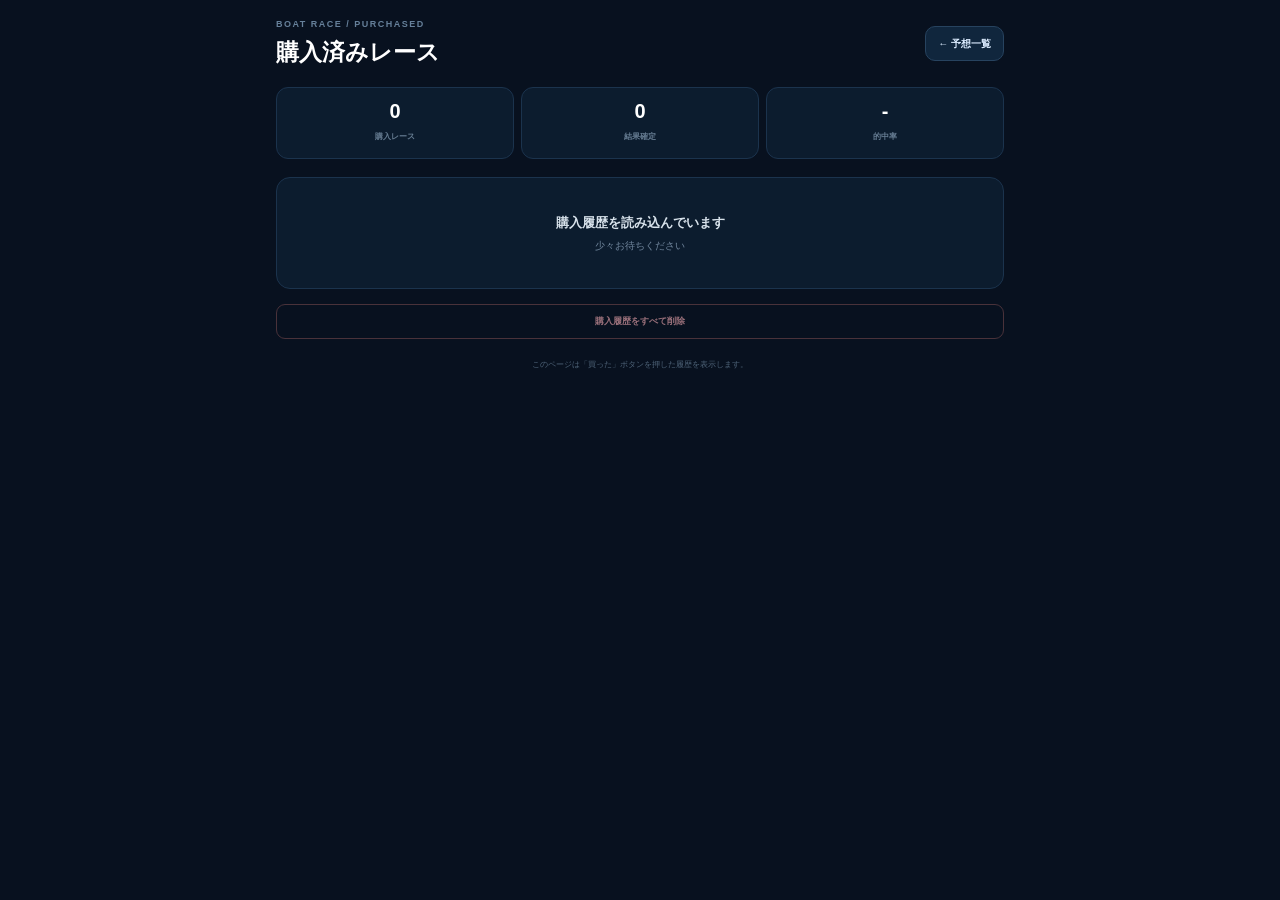
==== purchased.html @ 323bfc44 "Create purchased.html" ====
<!doctype html>
<html lang="ja">

<head>
  <meta charset="utf-8">

  <meta
    name="viewport"
    content="width=device-width,initial-scale=1,viewport-fit=cover"
  >

  <meta
    name="theme-color"
    content="#08111f"
  >

  <title>購入済み - 予想屋サイバーはっちゃん</title>

  <style>

    * {
      box-sizing: border-box;
    }

    html {
      background: #08111f;
    }

    body {
      margin: 0;
      background: #08111f;
      color: #e8eef5;
      font-family:
        -apple-system,
        BlinkMacSystemFont,
        "Hiragino Kaku Gothic ProN",
        "Yu Gothic",
        Meiryo,
        sans-serif;
      line-height: 1.5;
    }

    .app {
      width: 100%;
      max-width: 760px;
      margin: 0 auto;
      padding: 18px 16px 40px;
    }

    .topbar {
      display: flex;
      justify-content: space-between;
      align-items: center;
      gap: 10px;
      margin-bottom: 18px;
    }

    .eyebrow {
      margin-bottom: 3px;
      color: #66809a;
      font-size: 9px;
      font-weight: 800;
      letter-spacing: 1.5px;
    }

    h1 {
      margin: 0;
      color: #ffffff;
      font-size: 23px;
      font-weight: 900;
    }

    .back {
      padding: 9px 12px;
      border: 1px solid #27435f;
      border-radius: 10px;
      background: #10263d;
      color: #dcecff;
      text-decoration: none;
      font-size: 10px;
      font-weight: 800;
      white-space: nowrap;
    }

    .summary {
      display: grid;
      grid-template-columns: repeat(3, 1fr);
      gap: 7px;
      margin-bottom: 18px;
    }

    .summary-box {
      padding: 12px 8px;
      border: 1px solid #1b334d;
      border-radius: 12px;
      background: #0c1c2e;
      text-align: center;
    }

    .summary-box b {
      display: block;
      color: #ffffff;
      font-size: 20px;
      line-height: 1.1;
    }

    .summary-box span {
      color: #687e94;
      font-size: 8px;
      font-weight: 800;
    }

    .purchase-card {
      padding: 14px;
      margin-bottom: 11px;
      border: 1px solid #1b334d;
      border-radius: 14px;
      background: #0c1c2e;
    }

    .purchase-card.hit {
      border-color: #386b4e;
    }

    .purchase-card.miss {
      border-color: #53333b;
    }

    .card-top {
      display: flex;
      justify-content: space-between;
      align-items: flex-start;
      gap: 10px;
    }

    .race-name {
      color: #ffffff;
      font-size: 17px;
      font-weight: 900;
    }

    .race-sub {
      margin-top: 2px;
      color: #71869b;
      font-size: 9px;
    }

    .result-badge {
      flex: 0 0 auto;
      padding: 5px 8px;
      border-radius: 7px;
      background: #182b3d;
      color: #91a5b8;
      font-size: 9px;
      font-weight: 900;
    }

    .result-badge.hit {
      background: #173c2a;
      color: #91ddb0;
    }

    .result-badge.miss {
      background: #3b2028;
      color: #e29ba8;
    }

    .details {
      display: grid;
      grid-template-columns: 1fr 1fr;
      gap: 7px;
      margin-top: 11px;
    }

    .detail {
      padding: 8px;
      border-radius: 8px;
      background: #091725;
    }

    .detail span {
      display: block;
      margin-bottom: 1px;
      color: #5f758b;
      font-size: 8px;
    }

    .detail b {
      color: #b9c8d6;
      font-size: 10px;
      overflow-wrap: anywhere;
    }

    .bets {
      margin-top: 10px;
      padding-top: 10px;
      border-top: 1px solid #172d43;
    }

    .bets-label {
      margin-bottom: 6px;
      color: #647b91;
      font-size: 8px;
      font-weight: 800;
    }

    .bet-list {
      display: flex;
      flex-wrap: wrap;
      gap: 6px;
    }

    .bet {
      padding: 6px 9px;
      border: 1px solid #244c6e;
      border-radius: 7px;
      background: #123552;
      color: #ffffff;
      font-size: 12px;
      font-weight: 900;
    }

    .actual-result {
      margin-top: 9px;
      padding: 8px;
      border-radius: 8px;
      background: #101f2e;
      color: #aabaca;
      font-size: 9px;
    }

    .delete-area {
      display: flex;
      justify-content: flex-end;
      margin-top: 9px;
    }

    .delete-button {
      padding: 6px 9px;
      border: 1px solid #49323a;
      border-radius: 7px;
      background: transparent;
      color: #9b717b;
      font-size: 8px;
      font-weight: 800;
      cursor: pointer;
    }

    .empty {
      padding: 35px 15px;
      border: 1px solid #1b334d;
      border-radius: 14px;
      background: #0c1c2e;
      text-align: center;
    }

    .empty-title {
      color: #d8e2eb;
      font-size: 13px;
      font-weight: 900;
    }

    .empty-text {
      margin-top: 5px;
      color: #71869d;
      font-size: 10px;
    }

    .clear-all {
      display: block;
      width: 100%;
      padding: 10px;
      margin-top: 15px;
      border: 1px solid #49323a;
      border-radius: 9px;
      background: transparent;
      color: #9b717b;
      font-size: 9px;
      font-weight: 800;
      cursor: pointer;
    }

    footer {
      padding-top: 20px;
      color: #4f6479;
      font-size: 8px;
      text-align: center;
    }

    @media (max-width: 600px) {

      .app {
        padding: 15px 13px 35px;
      }

      h1 {
        font-size: 20px;
      }

      .summary-box b {
        font-size: 18px;
      }

    }

  </style>
</head>


<body>

  <main class="app">

    <header class="topbar">

      <div>

        <div class="eyebrow">
          BOAT RACE / PURCHASED
        </div>

        <h1>
          購入済みレース
        </h1>

      </div>

      <a
        href="index.html"
        class="back"
      >
        ← 予想一覧
      </a>

    </header>


    <section class="summary">

      <div class="summary-box">
        <b id="total-count">0</b>
        <span>購入レース</span>
      </div>

      <div class="summary-box">
        <b id="settled-count">0</b>
        <span>結果確定</span>
      </div>

      <div class="summary-box">
        <b id="hit-rate">-</b>
        <span>的中率</span>
      </div>

    </section>


    <section id="purchase-list">

      <div class="empty">

        <div class="empty-title">
          購入履歴を読み込んでいます
        </div>

        <div class="empty-text">
          少々お待ちください
        </div>

      </div>

    </section>


    <button
      id="clear-all"
      class="clear-all"
      type="button"
    >
      購入履歴をすべて削除
    </button>


    <footer>
      このページは「買った」ボタンを押した履歴を表示します。
    </footer>

  </main>


  <script src="app.js?v=20260902-2"></script>

</body>

</html>
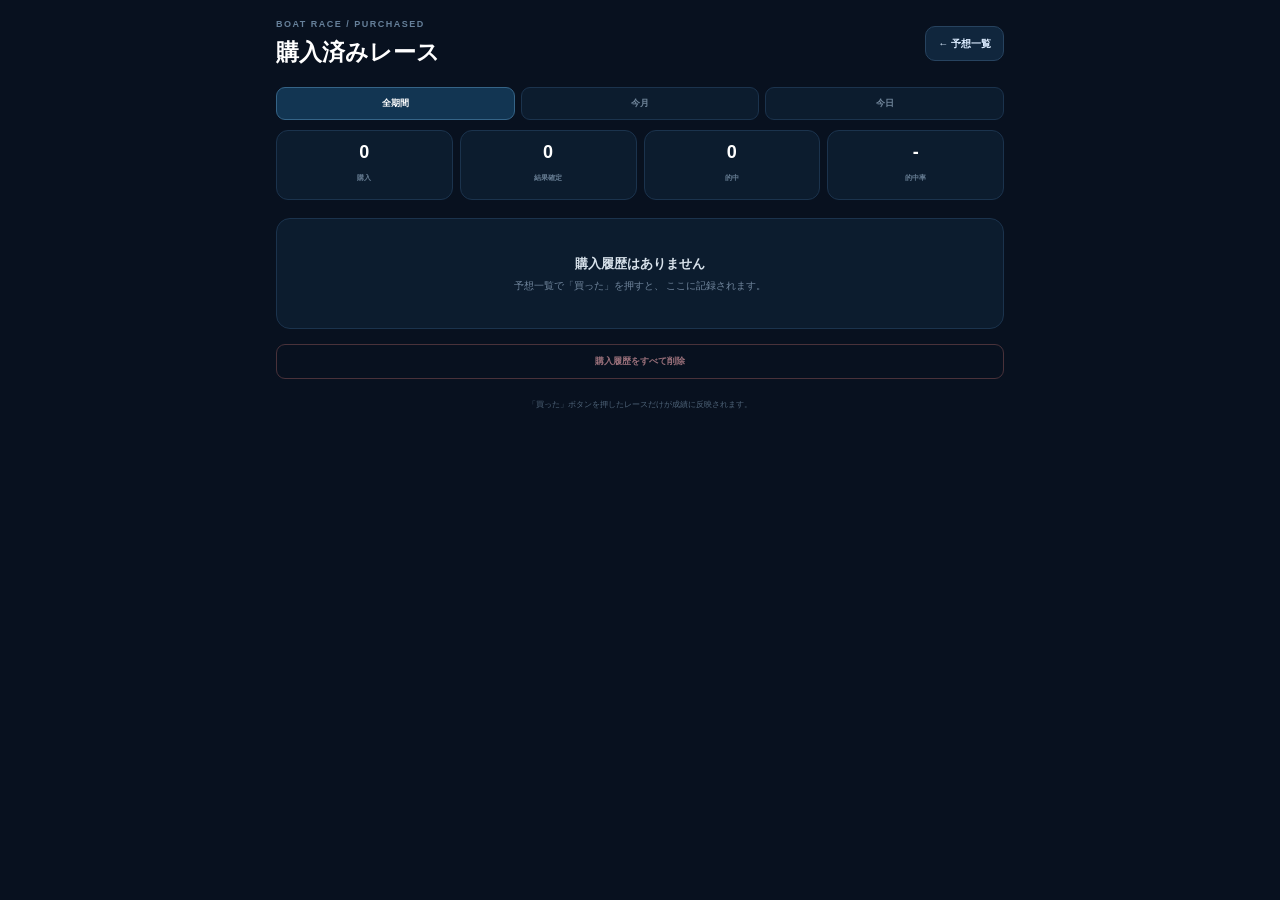
==== commit df287ec1: "Update purchased.html" ====
--- a/purchased.html
+++ b/purchased.html
@@ -82,15 +82,39 @@
       white-space: nowrap;
     }
 
+    .period-tabs {
+      display: grid;
+      grid-template-columns: repeat(3, 1fr);
+      gap: 6px;
+      margin-bottom: 10px;
+    }
+
+    .period-tab {
+      padding: 9px 5px;
+      border: 1px solid #1b334d;
+      border-radius: 9px;
+      background: #0c1c2e;
+      color: #71869b;
+      font-size: 9px;
+      font-weight: 900;
+      cursor: pointer;
+    }
+
+    .period-tab.active {
+      border-color: #356487;
+      background: #123552;
+      color: #ffffff;
+    }
+
     .summary {
       display: grid;
-      grid-template-columns: repeat(3, 1fr);
+      grid-template-columns: repeat(4, 1fr);
       gap: 7px;
       margin-bottom: 18px;
     }
 
     .summary-box {
-      padding: 12px 8px;
+      padding: 12px 5px;
       border: 1px solid #1b334d;
       border-radius: 12px;
       background: #0c1c2e;
@@ -100,13 +124,13 @@
     .summary-box b {
       display: block;
       color: #ffffff;
-      font-size: 20px;
+      font-size: 18px;
       line-height: 1.1;
     }
 
     .summary-box span {
       color: #687e94;
-      font-size: 8px;
+      font-size: 7px;
       font-weight: 800;
     }
 
@@ -227,6 +251,26 @@
       background: #101f2e;
       color: #aabaca;
       font-size: 9px;
+    }
+
+    .empty {
+      padding: 35px 15px;
+      border: 1px solid #1b334d;
+      border-radius: 14px;
+      background: #0c1c2e;
+      text-align: center;
+    }
+
+    .empty-title {
+      color: #d8e2eb;
+      font-size: 13px;
+      font-weight: 900;
+    }
+
+    .empty-text {
+      margin-top: 5px;
+      color: #71869d;
+      font-size: 10px;
     }
 
     .delete-area {
@@ -244,26 +288,6 @@
       font-size: 8px;
       font-weight: 800;
       cursor: pointer;
-    }
-
-    .empty {
-      padding: 35px 15px;
-      border: 1px solid #1b334d;
-      border-radius: 14px;
-      background: #0c1c2e;
-      text-align: center;
-    }
-
-    .empty-title {
-      color: #d8e2eb;
-      font-size: 13px;
-      font-weight: 900;
-    }
-
-    .empty-text {
-      margin-top: 5px;
-      color: #71869d;
-      font-size: 10px;
     }
 
     .clear-all {
@@ -298,14 +322,13 @@
       }
 
       .summary-box b {
-        font-size: 18px;
+        font-size: 17px;
       }
 
     }
 
   </style>
 </head>
-
 
 <body>
 
@@ -334,12 +357,36 @@
 
     </header>
 
+    <div class="period-tabs">
+
+      <button
+        class="period-tab active"
+        data-period="all"
+      >
+        全期間
+      </button>
+
+      <button
+        class="period-tab"
+        data-period="month"
+      >
+        今月
+      </button>
+
+      <button
+        class="period-tab"
+        data-period="today"
+      >
+        今日
+      </button>
+
+    </div>
 
     <section class="summary">
 
       <div class="summary-box">
         <b id="total-count">0</b>
-        <span>購入レース</span>
+        <span>購入</span>
       </div>
 
       <div class="summary-box">
@@ -348,13 +395,17 @@
       </div>
 
       <div class="summary-box">
+        <b id="hit-count">0</b>
+        <span>的中</span>
+      </div>
+
+      <div class="summary-box">
         <b id="hit-rate">-</b>
         <span>的中率</span>
       </div>
 
     </section>
 
-
     <section id="purchase-list">
 
       <div class="empty">
@@ -370,7 +421,6 @@
       </div>
 
     </section>
-
 
     <button
       id="clear-all"
@@ -380,15 +430,504 @@
       購入履歴をすべて削除
     </button>
 
-
     <footer>
-      このページは「買った」ボタンを押した履歴を表示します。
+      「買った」ボタンを押したレースだけが成績に反映されます。
     </footer>
 
   </main>
 
-
-  <script src="app.js?v=20260902-2"></script>
+  <script>
+
+    const PURCHASED_KEY =
+      "cyber-hacchan-purchased-v2";
+
+    let selectedPeriod = "all";
+
+    function getPurchasedPageData() {
+      try {
+        return JSON.parse(
+          localStorage.getItem(
+            PURCHASED_KEY
+          ) || "{}"
+        );
+      } catch {
+        return {};
+      }
+    }
+
+    function escapePageHtml(value) {
+      return String(value ?? "")
+        .replaceAll("&", "&amp;")
+        .replaceAll("<", "&lt;")
+        .replaceAll(">", "&gt;")
+        .replaceAll('"', "&quot;")
+        .replaceAll("'", "&#039;");
+    }
+
+    function getRaceDate(item) {
+      if (item.date) {
+        return String(item.date).slice(0, 10);
+      }
+
+      if (item.cutoff) {
+        return String(item.cutoff)
+          .replace(" ", "T")
+          .slice(0, 10);
+      }
+
+      if (item.purchasedAt) {
+        return new Date(
+          item.purchasedAt
+        )
+          .toLocaleDateString(
+            "sv-SE",
+            {
+              timeZone: "Asia/Tokyo"
+            }
+          );
+      }
+
+      return "";
+    }
+
+    function isToday(item) {
+      const today =
+        new Date()
+          .toLocaleDateString(
+            "sv-SE",
+            {
+              timeZone: "Asia/Tokyo"
+            }
+          );
+
+      return (
+        getRaceDate(item) ===
+        today
+      );
+    }
+
+    function isThisMonth(item) {
+      const today =
+        new Date()
+          .toLocaleDateString(
+            "sv-SE",
+            {
+              timeZone: "Asia/Tokyo"
+            }
+          );
+
+      return (
+        getRaceDate(item).slice(0, 7) ===
+        today.slice(0, 7)
+      );
+    }
+
+    function filterItems(items) {
+      if (selectedPeriod === "today") {
+        return items.filter(
+          isToday
+        );
+      }
+
+      if (selectedPeriod === "month") {
+        return items.filter(
+          isThisMonth
+        );
+      }
+
+      return items;
+    }
+
+    function renderSummary(items) {
+      const total =
+        items.length;
+
+      const settled =
+        items.filter(
+          (item) =>
+            Array.isArray(
+              item.result
+            ) &&
+            item.result.length >= 3 &&
+            typeof item.hit ===
+              "boolean"
+        ).length;
+
+      const hits =
+        items.filter(
+          (item) =>
+            item.hit === true
+        ).length;
+
+      const rate =
+        settled > 0
+          ? `${(
+              (hits / settled) *
+              100
+            ).toFixed(1)}%`
+          : "-";
+
+      document.getElementById(
+        "total-count"
+      ).textContent = total;
+
+      document.getElementById(
+        "settled-count"
+      ).textContent = settled;
+
+      document.getElementById(
+        "hit-count"
+      ).textContent = hits;
+
+      document.getElementById(
+        "hit-rate"
+      ).textContent = rate;
+    }
+
+    function renderPurchase(item) {
+      const resultReady =
+        Array.isArray(
+          item.result
+        ) &&
+        item.result.length >= 3 &&
+        typeof item.hit ===
+          "boolean";
+
+      const cardClass =
+        resultReady
+          ? item.hit
+            ? "hit"
+            : "miss"
+          : "";
+
+      const badgeClass =
+        resultReady
+          ? item.hit
+            ? "hit"
+            : "miss"
+          : "";
+
+      const badgeText =
+        resultReady
+          ? item.hit
+            ? "的中"
+            : "外れ"
+          : "結果待ち";
+
+      const resultText =
+        resultReady
+          ? item.result.join(" - ")
+          : "まだ結果が確定していません";
+
+      const bets =
+        Array.isArray(item.bets)
+          ? item.bets
+          : [];
+
+      const betsHtml =
+        bets
+          .map(
+            (bet) => `
+              <div class="bet">
+                ${escapePageHtml(
+                  bet
+                )}
+              </div>
+            `
+          )
+          .join("");
+
+      return `
+        <article
+          class="purchase-card ${cardClass}"
+        >
+
+          <div class="card-top">
+
+            <div>
+
+              <div class="race-name">
+                ${escapePageHtml(
+                  item.stadiumName ||
+                  ""
+                )}
+                ${item.raceNo || ""}R
+              </div>
+
+              <div class="race-sub">
+                ${escapePageHtml(
+                  item.grade ||
+                  ""
+                )}
+                ${
+                  item.title
+                    ? ` / ${escapePageHtml(
+                        item.title
+                      )}`
+                    : ""
+                }
+              </div>
+
+            </div>
+
+            <div
+              class="result-badge ${badgeClass}"
+            >
+              ${badgeText}
+            </div>
+
+          </div>
+
+          <div class="details">
+
+            <div class="detail">
+              <span>本命</span>
+              <b>
+                ${item.mainNo || "-"}号艇
+                ${
+                  item.mainName
+                    ? escapePageHtml(
+                        item.mainName
+                      )
+                    : ""
+                }
+              </b>
+            </div>
+
+            <div class="detail">
+              <span>自信度</span>
+              <b>
+                ${item.confidence || "-"}
+              </b>
+            </div>
+
+            <div class="detail">
+              <span>購入日</span>
+              <b>
+                ${getRaceDate(item) || "-"}
+              </b>
+            </div>
+
+            <div class="detail">
+              <span>買い目点数</span>
+              <b>
+                ${bets.length}点
+              </b>
+            </div>
+
+          </div>
+
+          <div class="bets">
+
+            <div class="bets-label">
+              推奨買い目
+            </div>
+
+            <div class="bet-list">
+              ${betsHtml}
+            </div>
+
+          </div>
+
+          <div class="actual-result">
+            ${
+              resultReady
+                ? `実際の結果：<b>${escapePageHtml(
+                    resultText
+                  )}</b>`
+                : resultText
+            }
+          </div>
+
+          <div class="delete-area">
+
+            <button
+              class="delete-button"
+              data-delete="${
+                item.key
+              }"
+              type="button"
+            >
+              この履歴を削除
+            </button>
+
+          </div>
+
+        </article>
+      `;
+    }
+
+    function renderPurchasedPage() {
+      const data =
+        getPurchasedPageData();
+
+      const items =
+        Object.values(data)
+          .sort(
+            (a, b) =>
+              safeTime(b.purchasedAt) -
+              safeTime(a.purchasedAt)
+          );
+
+      const filtered =
+        filterItems(items);
+
+      renderSummary(
+        filtered
+      );
+
+      const list =
+        document.getElementById(
+          "purchase-list"
+        );
+
+      if (!filtered.length) {
+
+        list.innerHTML = `
+          <div class="empty">
+
+            <div class="empty-title">
+              購入履歴はありません
+            </div>
+
+            <div class="empty-text">
+              予想一覧で「買った」を押すと、
+              ここに記録されます。
+            </div>
+
+          </div>
+        `;
+
+      } else {
+
+        list.innerHTML =
+          filtered
+            .map(
+              renderPurchase
+            )
+            .join("");
+
+      }
+
+      bindDeleteButtons();
+    }
+
+    function safeTime(value) {
+      const n =
+        Number(value);
+
+      return Number.isFinite(n)
+        ? n
+        : 0;
+    }
+
+    function bindDeleteButtons() {
+      document
+        .querySelectorAll(
+          "[data-delete]"
+        )
+        .forEach(
+          (button) => {
+
+            button.addEventListener(
+              "click",
+              () => {
+
+                const key =
+                  button.dataset.delete;
+
+                const data =
+                  getPurchasedPageData();
+
+                delete data[key];
+
+                localStorage.setItem(
+                  PURCHASED_KEY,
+                  JSON.stringify(
+                    data
+                  )
+                );
+
+                renderPurchasedPage();
+              }
+            );
+
+          }
+        );
+    }
+
+    document
+      .querySelectorAll(
+        ".period-tab"
+      )
+      .forEach(
+        (button) => {
+
+          button.addEventListener(
+            "click",
+            () => {
+
+              selectedPeriod =
+                button.dataset.period;
+
+              document
+                .querySelectorAll(
+                  ".period-tab"
+                )
+                .forEach(
+                  (b) =>
+                    b.classList.toggle(
+                      "active",
+                      b === button
+                    )
+                );
+
+              renderPurchasedPage();
+            }
+          );
+
+        }
+      );
+
+    document
+      .getElementById(
+        "clear-all"
+      )
+      .addEventListener(
+        "click",
+        () => {
+
+          const data =
+            getPurchasedPageData();
+
+          if (
+            !Object.keys(data)
+              .length
+          ) {
+            return;
+          }
+
+          if (
+            !confirm(
+              "購入履歴をすべて削除しますか？"
+            )
+          ) {
+            return;
+          }
+
+          localStorage.removeItem(
+            PURCHASED_KEY
+          );
+
+          renderPurchasedPage();
+        }
+      );
+
+    renderPurchasedPage();
+
+  </script>
+
+  <script src="app.js?v=20260902-4"></script>
 
 </body>
 
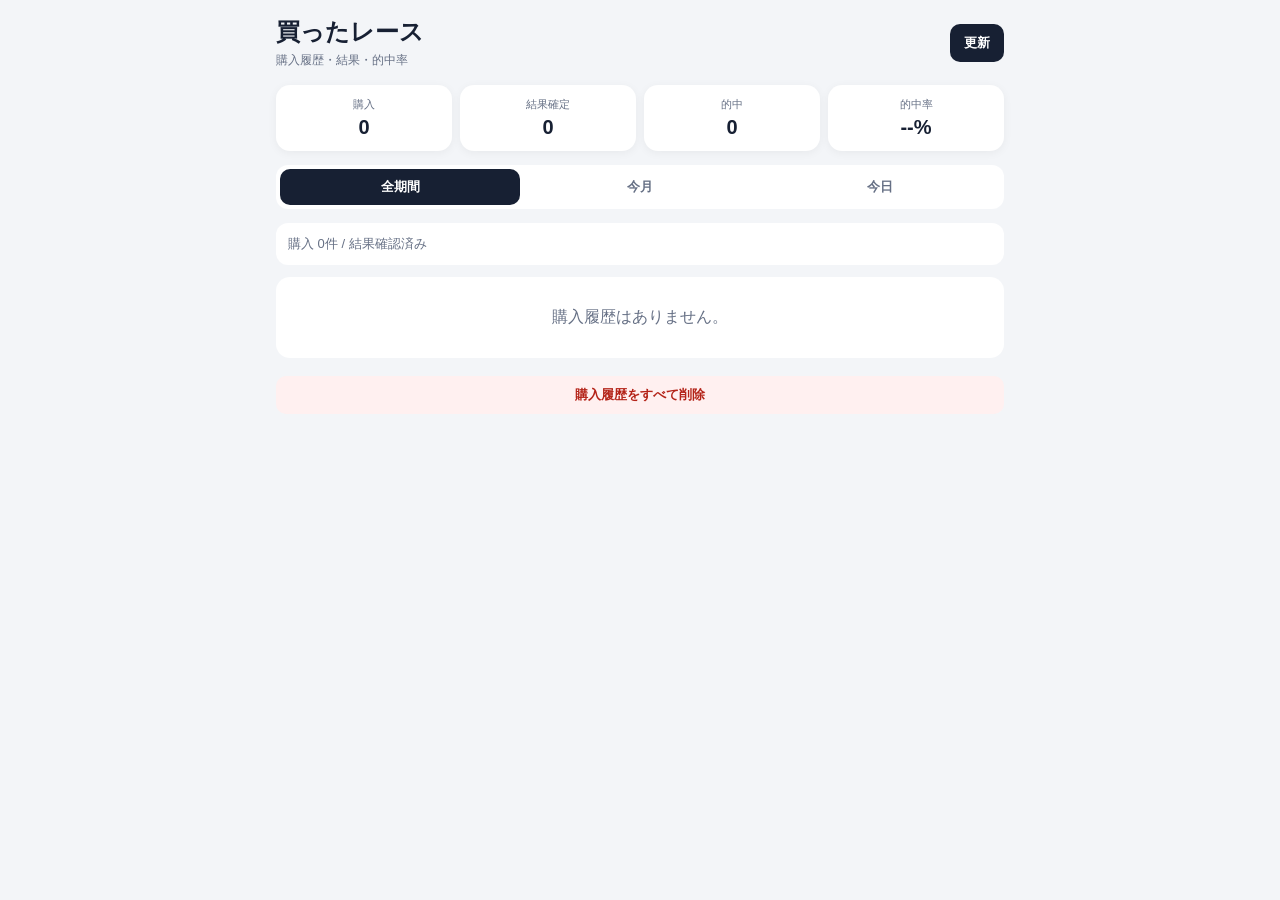
==== commit 86951524: "Update purchased.html" ====
--- a/purchased.html
+++ b/purchased.html
@@ -1,934 +1,960 @@
 <!doctype html>
 <html lang="ja">
-
 <head>
   <meta charset="utf-8">
-
-  <meta
-    name="viewport"
-    content="width=device-width,initial-scale=1,viewport-fit=cover"
-  >
-
-  <meta
-    name="theme-color"
-    content="#08111f"
-  >
-
-  <title>購入済み - 予想屋サイバーはっちゃん</title>
-
+  <meta name="viewport" content="width=device-width,initial-scale=1,viewport-fit=cover">
+  <meta name="theme-color" content="#0b1220">
+  <title>買ったレース</title>
   <style>
-
-    * {
-      box-sizing: border-box;
-    }
-
-    html {
-      background: #08111f;
-    }
-
-    body {
-      margin: 0;
-      background: #08111f;
-      color: #e8eef5;
-      font-family:
-        -apple-system,
-        BlinkMacSystemFont,
-        "Hiragino Kaku Gothic ProN",
-        "Yu Gothic",
-        Meiryo,
-        sans-serif;
-      line-height: 1.5;
-    }
-
-    .app {
-      width: 100%;
-      max-width: 760px;
-      margin: 0 auto;
-      padding: 18px 16px 40px;
-    }
-
-    .topbar {
-      display: flex;
-      justify-content: space-between;
-      align-items: center;
-      gap: 10px;
-      margin-bottom: 18px;
-    }
-
-    .eyebrow {
-      margin-bottom: 3px;
-      color: #66809a;
-      font-size: 9px;
-      font-weight: 800;
-      letter-spacing: 1.5px;
-    }
-
-    h1 {
-      margin: 0;
-      color: #ffffff;
-      font-size: 23px;
-      font-weight: 900;
-    }
-
-    .back {
-      padding: 9px 12px;
-      border: 1px solid #27435f;
-      border-radius: 10px;
-      background: #10263d;
-      color: #dcecff;
-      text-decoration: none;
-      font-size: 10px;
-      font-weight: 800;
-      white-space: nowrap;
-    }
-
-    .period-tabs {
-      display: grid;
-      grid-template-columns: repeat(3, 1fr);
-      gap: 6px;
-      margin-bottom: 10px;
-    }
-
-    .period-tab {
-      padding: 9px 5px;
-      border: 1px solid #1b334d;
-      border-radius: 9px;
-      background: #0c1c2e;
-      color: #71869b;
-      font-size: 9px;
-      font-weight: 900;
-      cursor: pointer;
-    }
-
-    .period-tab.active {
-      border-color: #356487;
-      background: #123552;
-      color: #ffffff;
-    }
-
-    .summary {
-      display: grid;
-      grid-template-columns: repeat(4, 1fr);
-      gap: 7px;
-      margin-bottom: 18px;
-    }
-
-    .summary-box {
-      padding: 12px 5px;
-      border: 1px solid #1b334d;
-      border-radius: 12px;
-      background: #0c1c2e;
-      text-align: center;
-    }
-
-    .summary-box b {
-      display: block;
-      color: #ffffff;
-      font-size: 18px;
-      line-height: 1.1;
-    }
-
-    .summary-box span {
-      color: #687e94;
-      font-size: 7px;
-      font-weight: 800;
-    }
-
-    .purchase-card {
-      padding: 14px;
-      margin-bottom: 11px;
-      border: 1px solid #1b334d;
-      border-radius: 14px;
-      background: #0c1c2e;
-    }
-
-    .purchase-card.hit {
-      border-color: #386b4e;
-    }
-
-    .purchase-card.miss {
-      border-color: #53333b;
-    }
-
-    .card-top {
-      display: flex;
-      justify-content: space-between;
-      align-items: flex-start;
-      gap: 10px;
-    }
-
-    .race-name {
-      color: #ffffff;
-      font-size: 17px;
-      font-weight: 900;
-    }
-
-    .race-sub {
-      margin-top: 2px;
-      color: #71869b;
-      font-size: 9px;
-    }
-
-    .result-badge {
-      flex: 0 0 auto;
-      padding: 5px 8px;
-      border-radius: 7px;
-      background: #182b3d;
-      color: #91a5b8;
-      font-size: 9px;
-      font-weight: 900;
-    }
-
-    .result-badge.hit {
-      background: #173c2a;
-      color: #91ddb0;
-    }
-
-    .result-badge.miss {
-      background: #3b2028;
-      color: #e29ba8;
-    }
-
-    .details {
-      display: grid;
-      grid-template-columns: 1fr 1fr;
-      gap: 7px;
-      margin-top: 11px;
-    }
-
-    .detail {
-      padding: 8px;
-      border-radius: 8px;
-      background: #091725;
-    }
-
-    .detail span {
-      display: block;
-      margin-bottom: 1px;
-      color: #5f758b;
-      font-size: 8px;
-    }
-
-    .detail b {
-      color: #b9c8d6;
-      font-size: 10px;
-      overflow-wrap: anywhere;
-    }
-
-    .bets {
-      margin-top: 10px;
-      padding-top: 10px;
-      border-top: 1px solid #172d43;
-    }
-
-    .bets-label {
-      margin-bottom: 6px;
-      color: #647b91;
-      font-size: 8px;
-      font-weight: 800;
-    }
-
-    .bet-list {
-      display: flex;
-      flex-wrap: wrap;
-      gap: 6px;
-    }
-
-    .bet {
-      padding: 6px 9px;
-      border: 1px solid #244c6e;
-      border-radius: 7px;
-      background: #123552;
-      color: #ffffff;
-      font-size: 12px;
-      font-weight: 900;
-    }
-
-    .actual-result {
-      margin-top: 9px;
-      padding: 8px;
-      border-radius: 8px;
-      background: #101f2e;
-      color: #aabaca;
-      font-size: 9px;
-    }
-
-    .empty {
-      padding: 35px 15px;
-      border: 1px solid #1b334d;
-      border-radius: 14px;
-      background: #0c1c2e;
-      text-align: center;
-    }
-
-    .empty-title {
-      color: #d8e2eb;
-      font-size: 13px;
-      font-weight: 900;
-    }
-
-    .empty-text {
-      margin-top: 5px;
-      color: #71869d;
-      font-size: 10px;
-    }
-
-    .delete-area {
-      display: flex;
-      justify-content: flex-end;
-      margin-top: 9px;
-    }
-
-    .delete-button {
-      padding: 6px 9px;
-      border: 1px solid #49323a;
-      border-radius: 7px;
-      background: transparent;
-      color: #9b717b;
-      font-size: 8px;
-      font-weight: 800;
-      cursor: pointer;
-    }
-
-    .clear-all {
-      display: block;
-      width: 100%;
-      padding: 10px;
-      margin-top: 15px;
-      border: 1px solid #49323a;
-      border-radius: 9px;
-      background: transparent;
-      color: #9b717b;
-      font-size: 9px;
-      font-weight: 800;
-      cursor: pointer;
-    }
-
-    footer {
-      padding-top: 20px;
-      color: #4f6479;
-      font-size: 8px;
-      text-align: center;
-    }
-
-    @media (max-width: 600px) {
-
-      .app {
-        padding: 15px 13px 35px;
+    *{box-sizing:border-box}
+    body{
+      margin:0;
+      background:#f3f5f8;
+      color:#172033;
+      font-family:-apple-system,BlinkMacSystemFont,"Segoe UI","Noto Sans JP",sans-serif;
+    }
+    main{
+      width:min(760px,100%);
+      margin:auto;
+      padding:16px;
+    }
+    header{
+      display:flex;
+      justify-content:space-between;
+      align-items:center;
+      gap:12px;
+      margin-bottom:16px;
+    }
+    h1{
+      margin:0;
+      font-size:24px;
+    }
+    .sub{
+      color:#667085;
+      font-size:12px;
+      margin-top:4px;
+    }
+    button{
+      border:0;
+      border-radius:10px;
+      padding:10px 14px;
+      font-weight:700;
+      cursor:pointer;
+    }
+    .refresh{
+      background:#172033;
+      color:white;
+    }
+    .summary{
+      display:grid;
+      grid-template-columns:repeat(4,1fr);
+      gap:8px;
+      margin-bottom:14px;
+    }
+    .summary-box{
+      background:white;
+      border-radius:14px;
+      padding:12px 8px;
+      text-align:center;
+      box-shadow:0 2px 10px rgba(0,0,0,.05);
+    }
+    .summary-label{
+      font-size:11px;
+      color:#667085;
+    }
+    .summary-value{
+      font-size:20px;
+      font-weight:800;
+      margin-top:4px;
+    }
+    .tabs{
+      display:flex;
+      background:white;
+      border-radius:12px;
+      padding:4px;
+      margin-bottom:14px;
+    }
+    .tab{
+      flex:1;
+      background:transparent;
+      color:#667085;
+      padding:9px 4px;
+    }
+    .tab.active{
+      background:#172033;
+      color:white;
+    }
+    .status{
+      background:white;
+      border-radius:12px;
+      padding:12px;
+      margin-bottom:12px;
+      font-size:13px;
+      color:#667085;
+    }
+    .card{
+      background:white;
+      border-radius:16px;
+      padding:15px;
+      margin-bottom:12px;
+      box-shadow:0 2px 12px rgba(0,0,0,.06);
+    }
+    .card-top{
+      display:flex;
+      justify-content:space-between;
+      gap:10px;
+    }
+    .race-name{
+      font-size:18px;
+      font-weight:800;
+    }
+    .title{
+      margin-top:3px;
+      font-size:12px;
+      color:#667085;
+    }
+    .confidence{
+      white-space:nowrap;
+      font-weight:800;
+      font-size:13px;
+    }
+    .main{
+      margin-top:12px;
+      padding:12px;
+      background:#f7f8fa;
+      border-radius:12px;
+    }
+    .main-label{
+      font-size:11px;
+      color:#667085;
+    }
+    .main-name{
+      font-size:17px;
+      font-weight:800;
+      margin-top:3px;
+    }
+    .bets{
+      margin-top:12px;
+      display:flex;
+      flex-wrap:wrap;
+      gap:7px;
+    }
+    .bet{
+      padding:7px 9px;
+      border-radius:8px;
+      background:#eef1f5;
+      font-weight:700;
+      font-size:13px;
+    }
+    .bet.hit{
+      background:#d9f7df;
+      color:#16733a;
+      box-shadow:inset 0 0 0 2px #31a354;
+    }
+    .result{
+      margin-top:12px;
+      padding:11px;
+      border-radius:10px;
+      background:#f7f8fa;
+      font-size:13px;
+    }
+    .result.hit{
+      background:#e7f8eb;
+      color:#16733a;
+    }
+    .result.miss{
+      background:#fff0f0;
+      color:#b42318;
+    }
+    .result.pending{
+      color:#667085;
+    }
+    .meta{
+      margin-top:10px;
+      font-size:11px;
+      color:#8a93a3;
+      display:flex;
+      justify-content:space-between;
+      gap:8px;
+      flex-wrap:wrap;
+    }
+    .delete{
+      margin-top:10px;
+      background:#f1f3f5;
+      color:#667085;
+      font-size:11px;
+      padding:7px 10px;
+    }
+    .empty{
+      background:white;
+      border-radius:14px;
+      padding:30px 15px;
+      text-align:center;
+      color:#667085;
+    }
+    .danger{
+      margin-top:18px;
+      width:100%;
+      background:#fff0f0;
+      color:#b42318;
+    }
+    @media(max-width:500px){
+      .summary{
+        grid-template-columns:repeat(2,1fr);
       }
-
-      h1 {
-        font-size: 20px;
-      }
-
-      .summary-box b {
-        font-size: 17px;
-      }
-
-    }
-
+    }
   </style>
 </head>
-
 <body>
-
-  <main class="app">
-
-    <header class="topbar">
-
-      <div>
-
-        <div class="eyebrow">
-          BOAT RACE / PURCHASED
-        </div>
-
-        <h1>
-          購入済みレース
-        </h1>
-
-      </div>
-
-      <a
-        href="index.html"
-        class="back"
-      >
-        ← 予想一覧
-      </a>
-
-    </header>
-
-    <div class="period-tabs">
-
-      <button
-        class="period-tab active"
-        data-period="all"
-      >
-        全期間
-      </button>
-
-      <button
-        class="period-tab"
-        data-period="month"
-      >
-        今月
-      </button>
-
-      <button
-        class="period-tab"
-        data-period="today"
-      >
-        今日
-      </button>
-
+<main>
+  <header>
+    <div>
+      <h1>買ったレース</h1>
+      <div class="sub">購入履歴・結果・的中率</div>
     </div>
-
-    <section class="summary">
-
-      <div class="summary-box">
-        <b id="total-count">0</b>
-        <span>購入</span>
-      </div>
-
-      <div class="summary-box">
-        <b id="settled-count">0</b>
-        <span>結果確定</span>
-      </div>
-
-      <div class="summary-box">
-        <b id="hit-count">0</b>
-        <span>的中</span>
-      </div>
-
-      <div class="summary-box">
-        <b id="hit-rate">-</b>
-        <span>的中率</span>
-      </div>
-
-    </section>
-
-    <section id="purchase-list">
-
-      <div class="empty">
-
-        <div class="empty-title">
-          購入履歴を読み込んでいます
-        </div>
-
-        <div class="empty-text">
-          少々お待ちください
-        </div>
-
-      </div>
-
-    </section>
-
-    <button
-      id="clear-all"
-      class="clear-all"
-      type="button"
-    >
-      購入履歴をすべて削除
-    </button>
-
-    <footer>
-      「買った」ボタンを押したレースだけが成績に反映されます。
-    </footer>
-
-  </main>
-
-  <script>
-
-    const PURCHASED_KEY =
-      "cyber-hacchan-purchased-v2";
-
-    let selectedPeriod = "all";
-
-    function getPurchasedPageData() {
-      try {
-        return JSON.parse(
-          localStorage.getItem(
-            PURCHASED_KEY
-          ) || "{}"
-        );
-      } catch {
-        return {};
-      }
-    }
-
-    function escapePageHtml(value) {
-      return String(value ?? "")
-        .replaceAll("&", "&amp;")
-        .replaceAll("<", "&lt;")
-        .replaceAll(">", "&gt;")
-        .replaceAll('"', "&quot;")
-        .replaceAll("'", "&#039;");
-    }
-
-    function getRaceDate(item) {
-      if (item.date) {
-        return String(item.date).slice(0, 10);
-      }
-
-      if (item.cutoff) {
-        return String(item.cutoff)
-          .replace(" ", "T")
-          .slice(0, 10);
-      }
-
-      if (item.purchasedAt) {
-        return new Date(
-          item.purchasedAt
-        )
-          .toLocaleDateString(
-            "sv-SE",
-            {
-              timeZone: "Asia/Tokyo"
-            }
-          );
-      }
-
-      return "";
-    }
-
-    function isToday(item) {
-      const today =
-        new Date()
-          .toLocaleDateString(
-            "sv-SE",
-            {
-              timeZone: "Asia/Tokyo"
-            }
-          );
-
-      return (
-        getRaceDate(item) ===
-        today
-      );
-    }
-
-    function isThisMonth(item) {
-      const today =
-        new Date()
-          .toLocaleDateString(
-            "sv-SE",
-            {
-              timeZone: "Asia/Tokyo"
-            }
-          );
-
-      return (
-        getRaceDate(item).slice(0, 7) ===
-        today.slice(0, 7)
-      );
-    }
-
-    function filterItems(items) {
-      if (selectedPeriod === "today") {
-        return items.filter(
-          isToday
-        );
-      }
-
-      if (selectedPeriod === "month") {
-        return items.filter(
-          isThisMonth
-        );
-      }
-
-      return items;
-    }
-
-    function renderSummary(items) {
-      const total =
-        items.length;
-
-      const settled =
-        items.filter(
-          (item) =>
-            Array.isArray(
-              item.result
-            ) &&
-            item.result.length >= 3 &&
-            typeof item.hit ===
-              "boolean"
-        ).length;
-
-      const hits =
-        items.filter(
-          (item) =>
-            item.hit === true
-        ).length;
-
-      const rate =
-        settled > 0
-          ? `${(
-              (hits / settled) *
-              100
-            ).toFixed(1)}%`
-          : "-";
-
-      document.getElementById(
-        "total-count"
-      ).textContent = total;
-
-      document.getElementById(
-        "settled-count"
-      ).textContent = settled;
-
-      document.getElementById(
-        "hit-count"
-      ).textContent = hits;
-
-      document.getElementById(
-        "hit-rate"
-      ).textContent = rate;
-    }
-
-    function renderPurchase(item) {
-      const resultReady =
-        Array.isArray(
-          item.result
-        ) &&
-        item.result.length >= 3 &&
-        typeof item.hit ===
-          "boolean";
-
-      const cardClass =
-        resultReady
-          ? item.hit
-            ? "hit"
-            : "miss"
-          : "";
-
-      const badgeClass =
-        resultReady
-          ? item.hit
-            ? "hit"
-            : "miss"
-          : "";
-
-      const badgeText =
-        resultReady
-          ? item.hit
-            ? "的中"
-            : "外れ"
-          : "結果待ち";
-
-      const resultText =
-        resultReady
-          ? item.result.join(" - ")
-          : "まだ結果が確定していません";
-
-      const bets =
-        Array.isArray(item.bets)
-          ? item.bets
-          : [];
-
-      const betsHtml =
-        bets
-          .map(
-            (bet) => `
-              <div class="bet">
-                ${escapePageHtml(
-                  bet
-                )}
-              </div>
-            `
-          )
-          .join("");
-
-      return `
-        <article
-          class="purchase-card ${cardClass}"
-        >
-
-          <div class="card-top">
-
-            <div>
-
-              <div class="race-name">
-                ${escapePageHtml(
-                  item.stadiumName ||
-                  ""
-                )}
-                ${item.raceNo || ""}R
-              </div>
-
-              <div class="race-sub">
-                ${escapePageHtml(
-                  item.grade ||
-                  ""
-                )}
-                ${
-                  item.title
-                    ? ` / ${escapePageHtml(
-                        item.title
-                      )}`
-                    : ""
-                }
-              </div>
-
-            </div>
-
-            <div
-              class="result-badge ${badgeClass}"
-            >
-              ${badgeText}
-            </div>
-
-          </div>
-
-          <div class="details">
-
-            <div class="detail">
-              <span>本命</span>
-              <b>
-                ${item.mainNo || "-"}号艇
-                ${
-                  item.mainName
-                    ? escapePageHtml(
-                        item.mainName
-                      )
-                    : ""
-                }
-              </b>
-            </div>
-
-            <div class="detail">
-              <span>自信度</span>
-              <b>
-                ${item.confidence || "-"}
-              </b>
-            </div>
-
-            <div class="detail">
-              <span>購入日</span>
-              <b>
-                ${getRaceDate(item) || "-"}
-              </b>
-            </div>
-
-            <div class="detail">
-              <span>買い目点数</span>
-              <b>
-                ${bets.length}点
-              </b>
-            </div>
-
-          </div>
-
-          <div class="bets">
-
-            <div class="bets-label">
-              推奨買い目
-            </div>
-
-            <div class="bet-list">
-              ${betsHtml}
-            </div>
-
-          </div>
-
-          <div class="actual-result">
-            ${
-              resultReady
-                ? `実際の結果：<b>${escapePageHtml(
-                    resultText
-                  )}</b>`
-                : resultText
-            }
-          </div>
-
-          <div class="delete-area">
-
-            <button
-              class="delete-button"
-              data-delete="${
-                item.key
-              }"
-              type="button"
-            >
-              この履歴を削除
-            </button>
-
-          </div>
-
-        </article>
-      `;
-    }
-
-    function renderPurchasedPage() {
-      const data =
-        getPurchasedPageData();
-
-      const items =
-        Object.values(data)
-          .sort(
-            (a, b) =>
-              safeTime(b.purchasedAt) -
-              safeTime(a.purchasedAt)
-          );
-
-      const filtered =
-        filterItems(items);
-
-      renderSummary(
-        filtered
-      );
-
-      const list =
-        document.getElementById(
-          "purchase-list"
-        );
-
-      if (!filtered.length) {
-
-        list.innerHTML = `
-          <div class="empty">
-
-            <div class="empty-title">
-              購入履歴はありません
-            </div>
-
-            <div class="empty-text">
-              予想一覧で「買った」を押すと、
-              ここに記録されます。
-            </div>
-
-          </div>
-        `;
-
-      } else {
-
-        list.innerHTML =
-          filtered
-            .map(
-              renderPurchase
-            )
-            .join("");
-
-      }
-
-      bindDeleteButtons();
-    }
-
-    function safeTime(value) {
-      const n =
-        Number(value);
-
-      return Number.isFinite(n)
-        ? n
-        : 0;
-    }
-
-    function bindDeleteButtons() {
-      document
-        .querySelectorAll(
-          "[data-delete]"
-        )
-        .forEach(
-          (button) => {
-
-            button.addEventListener(
-              "click",
-              () => {
-
-                const key =
-                  button.dataset.delete;
-
-                const data =
-                  getPurchasedPageData();
-
-                delete data[key];
-
-                localStorage.setItem(
-                  PURCHASED_KEY,
-                  JSON.stringify(
-                    data
-                  )
-                );
-
-                renderPurchasedPage();
-              }
-            );
-
-          }
-        );
-    }
-
-    document
-      .querySelectorAll(
-        ".period-tab"
+    <button id="refresh" class="refresh">更新</button>
+  </header>
+  <section class="summary">
+    <div class="summary-box">
+      <div class="summary-label">購入</div>
+      <div id="total" class="summary-value">0</div>
+    </div>
+    <div class="summary-box">
+      <div class="summary-label">結果確定</div>
+      <div id="settled" class="summary-value">0</div>
+    </div>
+    <div class="summary-box">
+      <div class="summary-label">的中</div>
+      <div id="hits" class="summary-value">0</div>
+    </div>
+    <div class="summary-box">
+      <div class="summary-label">的中率</div>
+      <div id="rate" class="summary-value">--%</div>
+    </div>
+  </section>
+  <section class="tabs">
+    <button class="tab active" data-period="all">全期間</button>
+    <button class="tab" data-period="month">今月</button>
+    <button class="tab" data-period="today">今日</button>
+  </section>
+  <section id="status" class="status">
+    結果を確認しています…
+  </section>
+  <section id="list"></section>
+  <button id="clearAll" class="danger">
+    購入履歴をすべて削除
+  </button>
+</main>
+<script>
+const PURCHASED_KEY = "cyber-hacchan-purchased-v2";
+const RESULTS_KEY = "boatResults";
+const API_BASE =
+  "https://boatraceopenapi.github.io/api/v1";
+const STADIUMS = {
+  1:"桐生",
+  2:"戸田",
+  3:"江戸川",
+  4:"平和島",
+  5:"多摩川",
+  6:"浜名湖",
+  7:"蒲郡",
+  8:"常滑",
+  9:"津",
+  10:"三国",
+  11:"びわこ",
+  12:"住之江",
+  13:"尼崎",
+  14:"鳴門",
+  15:"丸亀",
+  16:"児島",
+  17:"宮島",
+  18:"徳山",
+  19:"下関",
+  20:"若松",
+  21:"芦屋",
+  22:"福岡",
+  23:"唐津",
+  24:"大村"
+};
+let period = "all";
+let purchases = [];
+let results = {};
+const $ = s => document.querySelector(s);
+function esc(v){
+  return String(v ?? "")
+    .replaceAll("&","&amp;")
+    .replaceAll("<","&lt;")
+    .replaceAll(">","&gt;")
+    .replaceAll('"',"&quot;")
+    .replaceAll("'","&#39;");
+}
+function loadPurchases(){
+  try{
+    const raw = JSON.parse(
+      localStorage.getItem(PURCHASED_KEY) || "[]"
+    );
+    if(Array.isArray(raw)){
+      return raw;
+    }
+    if(raw && Array.isArray(raw.items)){
+      return raw.items;
+    }
+    return [];
+  }catch{
+    return [];
+  }
+}
+function loadStoredResults(){
+  try{
+    const raw = JSON.parse(
+      localStorage.getItem(RESULTS_KEY) || "{}"
+    );
+    return raw && typeof raw === "object" ? raw : {};
+  }catch{
+    return {};
+  }
+}
+function saveStoredResults(){
+  try{
+    localStorage.setItem(
+      RESULTS_KEY,
+      JSON.stringify(results)
+    );
+  }catch{}
+}
+function normalizeDate(v){
+  if(!v)return "";
+  const s = String(v);
+  const m = s.match(/(20\d{2})[-\/]?(\d{2})[-\/]?(\d{2})/);
+  if(!m)return "";
+  return `${m[1]}-${m[2]}-${m[3]}`;
+}
+function normalizeNumber(v){
+  if(v === null || v === undefined || v === "")return null;
+  const n = Number(v);
+  return Number.isFinite(n) ? n : null;
+}
+function raceKey(date,stadiumNo,raceNo){
+  const d = normalizeDate(date);
+  const s = normalizeNumber(stadiumNo);
+  const r = normalizeNumber(raceNo);
+  if(!d || s === null || r === null)return "";
+  return `${d}-${s}-${r}`;
+}
+function normalizeBet(v){
+  if(v === null || v === undefined)return "";
+  return String(v)
+    .trim()
+    .replace(/[＝=]/g,"-")
+    .replace(/[－–—]/g,"-")
+    .replace(/\s+/g,"")
+    .replace(/[^1-6-]/g,"");
+}
+function normalizeBets(v){
+  if(Array.isArray(v)){
+    return v
+      .flatMap(x => normalizeBets(x))
+      .filter(Boolean);
+  }
+  if(typeof v === "string"){
+    return v
+      .split(/[,\n、\/]+/)
+      .map(normalizeBet)
+      .filter(Boolean);
+  }
+  return [];
+}
+function purchaseBets(item){
+  return normalizeBets(
+    item.bets ??
+    item.bet ??
+    item.combinations ??
+    item.combination ??
+    item.buyBets ??
+    []
+  );
+}
+function purchaseDate(item){
+  return normalizeDate(
+    item.date ??
+    item.raceDate ??
+    item.racedate ??
+    item.開催日
+  );
+}
+function stadiumNo(item){
+  return normalizeNumber(
+    item.stadiumNo ??
+    item.stadium_number ??
+    item.stadium ??
+    item.venueNo
+  );
+}
+function raceNo(item){
+  return normalizeNumber(
+    item.raceNo ??
+    item.race_number ??
+    item.race
+  );
+}
+function purchaseKey(item){
+  return raceKey(
+    purchaseDate(item),
+    stadiumNo(item),
+    raceNo(item)
+  );
+}
+function getTodayJST(){
+  const s = new Intl.DateTimeFormat(
+    "en-CA",
+    {
+      timeZone:"Asia/Tokyo",
+      year:"numeric",
+      month:"2-digit",
+      day:"2-digit"
+    }
+  ).format(new Date());
+  return s;
+}
+function getMonth(date){
+  return date ? date.slice(0,7) : "";
+}
+function formatDate(date){
+  if(!date)return "-";
+  const m = date.match(/^(\d{4})-(\d{2})-(\d{2})$/);
+  if(!m)return date;
+  return `${m[1]}/${m[2]}/${m[3]}`;
+}
+function extractResultFromRace(r){
+  if(!r)return null;
+  const result = r.result || r;
+  let combination = "";
+  const payouts =
+    result.payouts ||
+    r.payouts ||
+    {};
+  const trifecta =
+    payouts.trifecta ||
+    payouts["3t"] ||
+    [];
+  if(Array.isArray(trifecta) && trifecta.length){
+    combination =
+      trifecta[0]?.combination || "";
+  }
+  combination = normalizeBet(combination);
+  let amount = null;
+  if(Array.isArray(trifecta) && trifecta.length){
+    amount =
+      normalizeNumber(trifecta[0]?.amount);
+  }
+  /*
+   * 払戻データが取れなくても、
+   * racers の place_number から実着順を作る。
+   */
+  if(!combination){
+    const racers =
+      result.racers ||
+      r.result?.racers ||
+      {};
+    const arr = Object.values(racers)
+      .map(x => ({
+        entry:Number(x.entry_number),
+        place:Number(x.place_number)
+      }))
+      .filter(x =>
+        Number.isFinite(x.entry) &&
+        Number.isFinite(x.place) &&
+        x.place >= 1 &&
+        x.place <= 3
       )
-      .forEach(
-        (button) => {
-
-          button.addEventListener(
-            "click",
-            () => {
-
-              selectedPeriod =
-                button.dataset.period;
-
-              document
-                .querySelectorAll(
-                  ".period-tab"
-                )
-                .forEach(
-                  (b) =>
-                    b.classList.toggle(
-                      "active",
-                      b === button
-                    )
-                );
-
-              renderPurchasedPage();
-            }
-          );
-
+      .sort((a,b)=>a.place-b.place);
+    if(arr.length >= 3){
+      combination =
+        `${arr[0].entry}-${arr[1].entry}-${arr[2].entry}`;
+    }
+  }
+  if(!combination)return null;
+  return {
+    combination,
+    amount,
+    date:normalizeDate(
+      result.date ||
+      r.date
+    )
+  };
+}
+function saveRaceResult(r){
+  const date =
+    normalizeDate(
+      r.date ||
+      r.result?.date
+    );
+  const stadium =
+    normalizeNumber(
+      r.stadium_number ||
+      r.result?.stadium_number
+    );
+  const race =
+    normalizeNumber(
+      r.race_number ||
+      r.result?.race_number
+    );
+  const data =
+    extractResultFromRace(r);
+  if(!date || stadium === null || race === null || !data){
+    return;
+  }
+  const key =
+    raceKey(date,stadium,race);
+  results[key] = {
+    combination:data.combination,
+    amount:data.amount,
+    updatedAt:new Date().toISOString()
+  };
+}
+async function fetchJson(url){
+  const controller =
+    new AbortController();
+  const timer =
+    setTimeout(
+      ()=>controller.abort(),
+      15000
+    );
+  try{
+    const res =
+      await fetch(
+        url,
+        {
+          cache:"no-store",
+          signal:controller.signal
         }
       );
-
-    document
-      .getElementById(
-        "clear-all"
+    if(!res.ok){
+      throw new Error(
+        `HTTP ${res.status}`
+      );
+    }
+    return await res.json();
+  }finally{
+    clearTimeout(timer);
+  }
+}
+async function fetchDateResults(date){
+  if(!date)return;
+  /*
+   * まず現在のAPI v1を使用。
+   * 指定日付のデータを直接取得する。
+   */
+  const y =
+    date.slice(0,4);
+  const compact =
+    date.replaceAll("-","");
+  const url =
+    `${API_BASE}/${y}/${compact}.json`;
+  try{
+    const data =
+      await fetchJson(url);
+    const stadiums =
+      data.programs?.stadiums || {};
+    for(const stadium of Object.values(stadiums)){
+      for(const r of Object.values(
+        stadium.races || {}
+      )){
+        if(
+          r.result?.racers ||
+          r.result?.payouts
+        ){
+          saveRaceResult(r);
+        }
+      }
+    }
+    return true;
+  }catch(e){
+    console.warn(
+      "結果取得失敗:",
+      date,
+      e
+    );
+    return false;
+  }
+}
+async function fetchResultsForPurchases(){
+  const dates =
+    [...new Set(
+      purchases
+        .map(purchaseDate)
+        .filter(Boolean)
+    )];
+  const missingDates =
+    dates.filter(date => {
+      return !purchases.some(item => {
+        const key =
+          purchaseKey(item);
+        return (
+          key &&
+          results[key]
+        );
+      });
+    });
+  /*
+   * 日付単位でAPIを取得。
+   * 同じ日のレースを何度も取得しない。
+   */
+  for(const date of dates){
+    const alreadyHasDate =
+      Object.keys(results).some(
+        key => key.startsWith(date + "-")
+      );
+    if(alreadyHasDate){
+      continue;
+    }
+    await fetchDateResults(date);
+  }
+  saveStoredResults();
+}
+function buildActualResult(item){
+  const key =
+    purchaseKey(item);
+  if(results[key]){
+    return results[key];
+  }
+  /*
+   * 古い保存形式への対応
+   */
+  const oldKey =
+    `${stadiumNo(item)}-${raceNo(item)}`;
+  if(results[oldKey]){
+    return results[oldKey];
+  }
+  return null;
+}
+function evaluate(item){
+  const bets =
+    purchaseBets(item);
+  const actual =
+    buildActualResult(item);
+  if(!actual){
+    return {
+      settled:false,
+      hit:false,
+      actual:null,
+      bets
+    };
+  }
+  const hit =
+    bets.includes(
+      normalizeBet(actual.combination)
+    );
+  return {
+    settled:true,
+    hit,
+    actual,
+    bets
+  };
+}
+function filteredPurchases(){
+  const today =
+    getTodayJST();
+  const month =
+    today.slice(0,7);
+  if(period === "today"){
+    return purchases.filter(
+      p => purchaseDate(p) === today
+    );
+  }
+  if(period === "month"){
+    return purchases.filter(
+      p => getMonth(purchaseDate(p)) === month
+    );
+  }
+  return purchases;
+}
+function renderSummary(list){
+  const evaluated =
+    list.map(evaluate);
+  const settled =
+    evaluated.filter(
+      x => x.settled
+    );
+  const hits =
+    settled.filter(
+      x => x.hit
+    );
+  $("#total").textContent =
+    list.length;
+  $("#settled").textContent =
+    settled.length;
+  $("#hits").textContent =
+    hits.length;
+  $("#rate").textContent =
+    settled.length
+      ? `${((hits.length / settled.length) * 100).toFixed(1)}%`
+      : "--%";
+}
+function renderCard(item,index){
+  const date =
+    purchaseDate(item);
+  const stadium =
+    stadiumNo(item);
+  const race =
+    raceNo(item);
+  const key =
+    purchaseKey(item);
+  const evaluation =
+    evaluate(item);
+  const bets =
+    evaluation.bets;
+  const confidence =
+    item.confidence ??
+    item.score ??
+    item.s ??
+    "";
+  const mainNo =
+    item.mainNo ??
+    item.main_number ??
+    item.oneNo ??
+    item.mainBoat ??
+    "";
+  const mainName =
+    item.mainName ??
+    item.main_name ??
+    item.oneName ??
+    "";
+  const title =
+    item.title ??
+    item.raceTitle ??
+    "";
+  const stadiumName =
+    STADIUMS[stadium] ||
+    item.stadiumName ||
+    `場${stadium ?? "-"}`;
+  let resultHtml = "";
+  if(!evaluation.settled){
+    resultHtml = `
+      <div class="result pending">
+        結果待ち
+      </div>
+    `;
+  }else if(evaluation.hit){
+    resultHtml = `
+      <div class="result hit">
+        <b>的中</b>
+        ・実着 ${esc(evaluation.actual.combination)}
+        ${
+          evaluation.actual.amount !== null
+            ? `・払戻 ${evaluation.actual.amount.toLocaleString()}円`
+            : ""
+        }
+      </div>
+    `;
+  }else{
+    resultHtml = `
+      <div class="result miss">
+        <b>ハズレ</b>
+        ・実着 ${esc(evaluation.actual.combination)}
+        ${
+          evaluation.actual.amount !== null
+            ? `・払戻 ${evaluation.actual.amount.toLocaleString()}円`
+            : ""
+        }
+      </div>
+    `;
+  }
+  const betsHtml =
+    bets.length
+      ? bets.map(bet => {
+          const hit =
+            evaluation.settled &&
+            normalizeBet(
+              evaluation.actual?.combination
+            ) === normalizeBet(bet);
+          return `
+            <span class="bet ${hit ? "hit" : ""}">
+              ${esc(bet)}
+            </span>
+          `;
+        }).join("")
+      : `<span class="bet">買い目なし</span>`;
+  return `
+    <article class="card">
+      <div class="card-top">
+        <div>
+          <div class="race-name">
+            ${esc(stadiumName)} ${esc(race ?? "-")}R
+          </div>
+          <div class="title">
+            ${esc(title)}
+          </div>
+        </div>
+        ${
+          confidence !== ""
+            ? `<div class="confidence">
+                 信頼度 ${esc(confidence)}
+               </div>`
+            : ""
+        }
+      </div>
+      ${
+        mainNo || mainName
+          ? `
+            <div class="main">
+              <div class="main-label">
+                1着本命
+              </div>
+              <div class="main-name">
+                ${mainNo ? `①${esc(mainNo)}` : ""}
+                ${mainName ? ` ${esc(mainName)}` : ""}
+              </div>
+            </div>
+          `
+          : ""
+      }
+      <div class="bets">
+        ${betsHtml}
+      </div>
+      ${resultHtml}
+      <div class="meta">
+        <span>開催日 ${esc(formatDate(date))}</span>
+        <span>レース ${esc(key)}</span>
+      </div>
+      <button
+        class="delete"
+        onclick="deletePurchase(${index})">
+        この購入を削除
+      </button>
+    </article>
+  `;
+}
+function render(){
+  const list =
+    filteredPurchases();
+  renderSummary(list);
+  if(!list.length){
+    $("#list").innerHTML = `
+      <div class="empty">
+        購入履歴はありません。
+      </div>
+    `;
+    $("#status").textContent =
+      "購入履歴 0件";
+    return;
+  }
+  const evaluated =
+    list.map(evaluate);
+  const settled =
+    evaluated.filter(x=>x.settled).length;
+  $("#status").textContent =
+    `購入 ${list.length}件 / 結果確定 ${settled}件`;
+  /*
+   * 新しい購入順
+   */
+  const indexed =
+    list
+      .map((item,i)=>({item,i}))
+      .sort((a,b)=>{
+        const da =
+          new Date(
+            a.item.purchasedAt ||
+            a.item.createdAt ||
+            a.item.savedAt ||
+            0
+          );
+        const db =
+          new Date(
+            b.item.purchasedAt ||
+            b.item.createdAt ||
+            b.item.savedAt ||
+            0
+          );
+        return db-da;
+      });
+  $("#list").innerHTML =
+    indexed
+      .map(x =>
+        renderCard(
+          x.item,
+          purchases.indexOf(x.item)
+        )
       )
-      .addEventListener(
-        "click",
-        () => {
-
-          const data =
-            getPurchasedPageData();
-
-          if (
-            !Object.keys(data)
-              .length
-          ) {
-            return;
-          }
-
-          if (
-            !confirm(
-              "購入履歴をすべて削除しますか？"
-            )
-          ) {
-            return;
-          }
-
-          localStorage.removeItem(
-            PURCHASED_KEY
+      .join("");
+}
+function deletePurchase(index){
+  if(!confirm("この購入履歴を削除しますか？")){
+    return;
+  }
+  purchases.splice(index,1);
+  localStorage.setItem(
+    PURCHASED_KEY,
+    JSON.stringify(purchases)
+  );
+  render();
+}
+async function refresh(){
+  $("#status").textContent =
+    "過去の結果を取得しています…";
+  purchases =
+    loadPurchases();
+  results =
+    loadStoredResults();
+  /*
+   * 購入履歴に存在する日付を全部確認。
+   * 昨日・一昨日などもここで取得する。
+   */
+  await fetchResultsForPurchases();
+  render();
+  $("#status").textContent =
+    `購入 ${filteredPurchases().length}件 / 結果確認済み`;
+}
+document
+  .querySelectorAll(".tab")
+  .forEach(btn=>{
+    btn.addEventListener(
+      "click",
+      ()=>{
+        document
+          .querySelectorAll(".tab")
+          .forEach(x =>
+            x.classList.remove("active")
           );
-
-          renderPurchasedPage();
-        }
+        btn.classList.add("active");
+        period =
+          btn.dataset.period;
+        render();
+      }
+    );
+  });
+$("#refresh")
+  .addEventListener(
+    "click",
+    refresh
+  );
+$("#clearAll")
+  .addEventListener(
+    "click",
+    ()=>{
+      if(!confirm(
+        "購入履歴をすべて削除しますか？"
+      )){
+        return;
+      }
+      localStorage.removeItem(
+        PURCHASED_KEY
       );
-
-    renderPurchasedPage();
-
-  </script>
-
-  <script src="app.js?v=20260902-4"></script>
-
+      purchases = [];
+      render();
+    }
+  );
+/*
+ * 初回読み込み
+ */
+refresh();
+/*
+ * 3分ごとに結果確認
+ */
+setInterval(
+  refresh,
+  180000
+);
+</script>
 </body>
-
 </html>
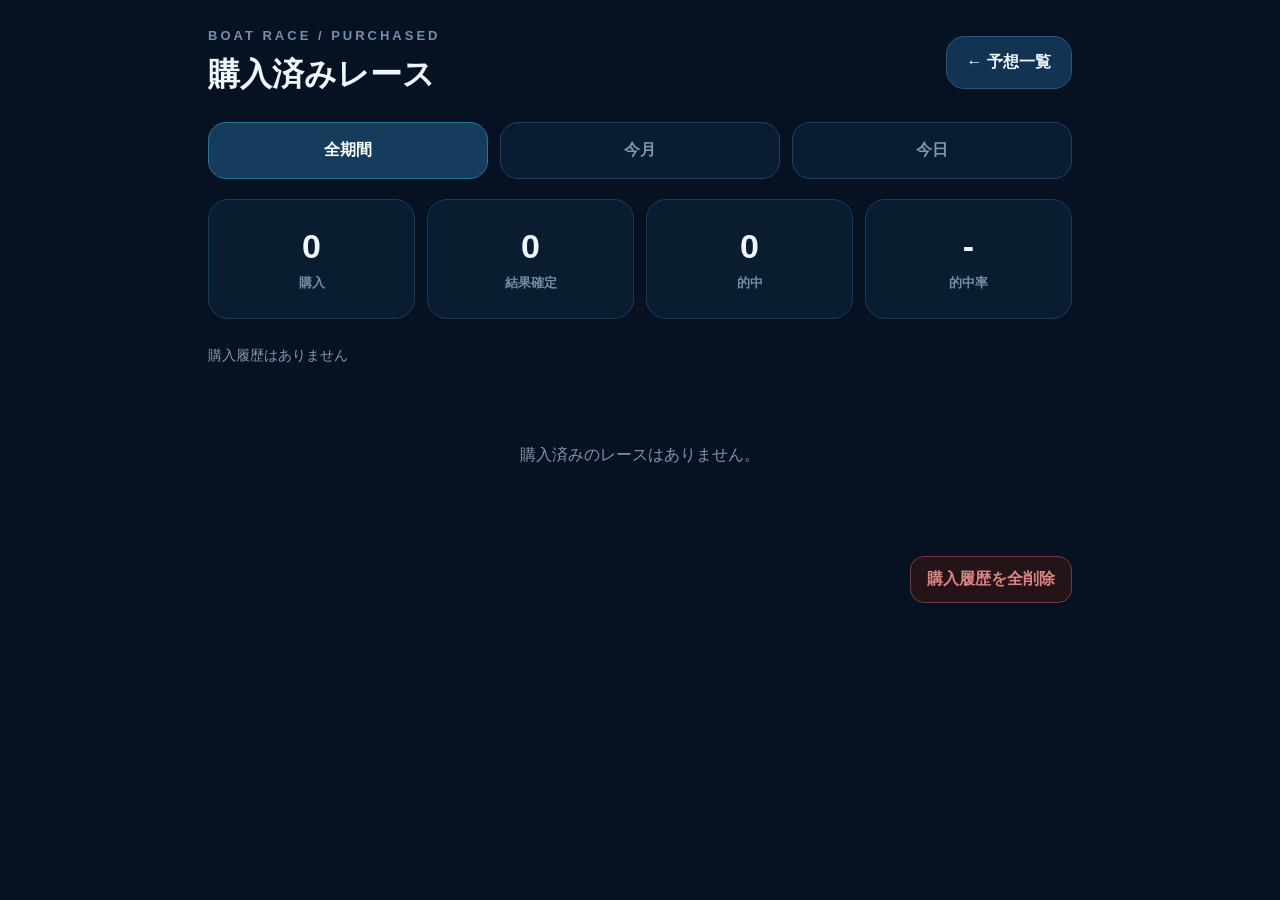
==== commit 75a7ec52: "Update purchased.html" ====
--- a/purchased.html
+++ b/purchased.html
@@ -1,960 +1,991 @@
-<!doctype html>
+<!DOCTYPE html>
 <html lang="ja">
 <head>
-  <meta charset="utf-8">
-  <meta name="viewport" content="width=device-width,initial-scale=1,viewport-fit=cover">
-  <meta name="theme-color" content="#0b1220">
-  <title>買ったレース</title>
-  <style>
-    *{box-sizing:border-box}
-    body{
-      margin:0;
-      background:#f3f5f8;
-      color:#172033;
-      font-family:-apple-system,BlinkMacSystemFont,"Segoe UI","Noto Sans JP",sans-serif;
-    }
-    main{
-      width:min(760px,100%);
-      margin:auto;
-      padding:16px;
-    }
-    header{
-      display:flex;
-      justify-content:space-between;
-      align-items:center;
-      gap:12px;
-      margin-bottom:16px;
-    }
-    h1{
-      margin:0;
-      font-size:24px;
-    }
-    .sub{
-      color:#667085;
-      font-size:12px;
-      margin-top:4px;
-    }
-    button{
-      border:0;
-      border-radius:10px;
-      padding:10px 14px;
-      font-weight:700;
-      cursor:pointer;
-    }
-    .refresh{
-      background:#172033;
-      color:white;
-    }
-    .summary{
-      display:grid;
-      grid-template-columns:repeat(4,1fr);
-      gap:8px;
-      margin-bottom:14px;
-    }
-    .summary-box{
-      background:white;
-      border-radius:14px;
-      padding:12px 8px;
-      text-align:center;
-      box-shadow:0 2px 10px rgba(0,0,0,.05);
-    }
-    .summary-label{
-      font-size:11px;
-      color:#667085;
-    }
-    .summary-value{
-      font-size:20px;
-      font-weight:800;
-      margin-top:4px;
-    }
-    .tabs{
-      display:flex;
-      background:white;
-      border-radius:12px;
-      padding:4px;
-      margin-bottom:14px;
-    }
-    .tab{
-      flex:1;
-      background:transparent;
-      color:#667085;
-      padding:9px 4px;
-    }
-    .tab.active{
-      background:#172033;
-      color:white;
-    }
-    .status{
-      background:white;
-      border-radius:12px;
-      padding:12px;
-      margin-bottom:12px;
-      font-size:13px;
-      color:#667085;
-    }
-    .card{
-      background:white;
-      border-radius:16px;
-      padding:15px;
-      margin-bottom:12px;
-      box-shadow:0 2px 12px rgba(0,0,0,.06);
-    }
-    .card-top{
-      display:flex;
-      justify-content:space-between;
-      gap:10px;
-    }
-    .race-name{
-      font-size:18px;
-      font-weight:800;
-    }
-    .title{
-      margin-top:3px;
-      font-size:12px;
-      color:#667085;
-    }
-    .confidence{
-      white-space:nowrap;
-      font-weight:800;
-      font-size:13px;
-    }
-    .main{
-      margin-top:12px;
-      padding:12px;
-      background:#f7f8fa;
-      border-radius:12px;
-    }
-    .main-label{
-      font-size:11px;
-      color:#667085;
-    }
-    .main-name{
-      font-size:17px;
-      font-weight:800;
-      margin-top:3px;
-    }
-    .bets{
-      margin-top:12px;
-      display:flex;
-      flex-wrap:wrap;
-      gap:7px;
-    }
-    .bet{
-      padding:7px 9px;
-      border-radius:8px;
-      background:#eef1f5;
-      font-weight:700;
-      font-size:13px;
-    }
-    .bet.hit{
-      background:#d9f7df;
-      color:#16733a;
-      box-shadow:inset 0 0 0 2px #31a354;
-    }
-    .result{
-      margin-top:12px;
-      padding:11px;
-      border-radius:10px;
-      background:#f7f8fa;
-      font-size:13px;
-    }
-    .result.hit{
-      background:#e7f8eb;
-      color:#16733a;
-    }
-    .result.miss{
-      background:#fff0f0;
-      color:#b42318;
-    }
-    .result.pending{
-      color:#667085;
-    }
-    .meta{
-      margin-top:10px;
-      font-size:11px;
-      color:#8a93a3;
-      display:flex;
-      justify-content:space-between;
-      gap:8px;
-      flex-wrap:wrap;
-    }
-    .delete{
-      margin-top:10px;
-      background:#f1f3f5;
-      color:#667085;
-      font-size:11px;
-      padding:7px 10px;
-    }
-    .empty{
-      background:white;
-      border-radius:14px;
-      padding:30px 15px;
-      text-align:center;
-      color:#667085;
-    }
-    .danger{
-      margin-top:18px;
-      width:100%;
-      background:#fff0f0;
-      color:#b42318;
-    }
-    @media(max-width:500px){
-      .summary{
-        grid-template-columns:repeat(2,1fr);
-      }
-    }
-  </style>
+<meta charset="UTF-8">
+<meta name="viewport" content="width=device-width,initial-scale=1,viewport-fit=cover">
+<title>購入済みレース</title>
+
+<style>
+*{box-sizing:border-box}
+body{
+  margin:0;
+  background:#061222;
+  color:#eef5ff;
+  font-family:-apple-system,BlinkMacSystemFont,"Helvetica Neue",Arial,sans-serif;
+}
+button{font:inherit}
+.app{
+  width:min(900px,100%);
+  margin:auto;
+  padding:28px 18px 60px;
+}
+.top{
+  display:flex;
+  justify-content:space-between;
+  align-items:center;
+  gap:15px;
+  margin-bottom:25px;
+}
+.eyebrow{
+  color:#7390aa;
+  font-size:13px;
+  font-weight:800;
+  letter-spacing:3px;
+  margin-bottom:10px;
+}
+h1{
+  margin:0;
+  font-size:32px;
+}
+.back{
+  border:1px solid #28577d;
+  background:#123452;
+  color:#eef5ff;
+  border-radius:18px;
+  padding:15px 20px;
+  font-weight:800;
+  white-space:nowrap;
+}
+.tabs{
+  display:grid;
+  grid-template-columns:repeat(3,1fr);
+  gap:12px;
+  margin-bottom:20px;
+}
+.tab{
+  border:1px solid #1c4264;
+  background:#091c31;
+  color:#8195a9;
+  border-radius:18px;
+  padding:17px 8px;
+  font-weight:800;
+}
+.tab.active{
+  background:#153c5d;
+  color:white;
+  border-color:#2c719e;
+}
+.summary{
+  display:grid;
+  grid-template-columns:repeat(4,1fr);
+  gap:12px;
+  margin-bottom:28px;
+}
+.box{
+  background:#091c30;
+  border:1px solid #193b5b;
+  border-radius:20px;
+  min-height:120px;
+  display:flex;
+  flex-direction:column;
+  justify-content:center;
+  align-items:center;
+}
+.num{
+  font-size:34px;
+  font-weight:900;
+}
+.label{
+  margin-top:8px;
+  color:#748ca4;
+  font-size:13px;
+  font-weight:700;
+}
+.status{
+  color:#8398ad;
+  margin:10px 0 20px;
+  font-size:14px;
+}
+.card{
+  background:#0a1e33;
+  border:1px solid #214a6d;
+  border-radius:24px;
+  padding:26px;
+  margin-bottom:22px;
+  box-shadow:0 8px 25px rgba(0,0,0,.12);
+}
+.card.hit{
+  border-color:#2f9b69;
+}
+.card.miss{
+  border-color:#864848;
+}
+.cardhead{
+  display:flex;
+  justify-content:space-between;
+  gap:15px;
+  align-items:flex-start;
+}
+.race{
+  font-size:28px;
+  font-weight:900;
+}
+.title{
+  color:#8298ae;
+  margin-top:7px;
+  line-height:1.5;
+}
+.badge{
+  background:#173149;
+  color:#8ca1b5;
+  border-radius:12px;
+  padding:10px 13px;
+  font-weight:800;
+  white-space:nowrap;
+}
+.badge.hit{
+  background:#164d38;
+  color:#6ce0a7;
+}
+.badge.miss{
+  background:#4c2424;
+  color:#ff9494;
+}
+.info{
+  display:grid;
+  grid-template-columns:1fr 1fr;
+  gap:14px;
+  margin:25px 0;
+}
+.infoBox{
+  background:#061727;
+  border-radius:16px;
+  padding:17px;
+}
+.infoLabel{
+  color:#6f879e;
+  font-size:13px;
+  margin-bottom:9px;
+}
+.infoValue{
+  font-size:17px;
+  font-weight:800;
+}
+.line{
+  height:1px;
+  background:#173b59;
+  margin:20px 0;
+}
+.sectionTitle{
+  color:#8298ae;
+  font-size:14px;
+  font-weight:800;
+  margin-bottom:12px;
+}
+.bets{
+  display:flex;
+  flex-wrap:wrap;
+  gap:10px;
+}
+.bet{
+  background:#153e60;
+  border:1px solid #28678f;
+  border-radius:13px;
+  padding:12px 17px;
+  font-size:18px;
+  font-weight:900;
+}
+.bet.hit{
+  background:#155d40;
+  border-color:#3fbd7c;
+  color:#8affc2;
+}
+.result{
+  margin-top:18px;
+  background:#071a2c;
+  border-radius:15px;
+  padding:15px 17px;
+  font-weight:800;
+}
+.result.hit{
+  background:#103b2a;
+  color:#75e5ad;
+}
+.result.miss{
+  background:#321919;
+  color:#ff9999;
+}
+.result.wait{
+  color:#9aabba;
+}
+.actions{
+  display:flex;
+  justify-content:flex-end;
+  margin-top:20px;
+}
+.delete{
+  background:transparent;
+  border:1px solid #713c3c;
+  color:#c97979;
+  border-radius:12px;
+  padding:10px 14px;
+  font-weight:800;
+}
+.empty{
+  text-align:center;
+  padding:60px 20px;
+  color:#8095aa;
+}
+.bottom{
+  margin-top:30px;
+  display:flex;
+  justify-content:flex-end;
+}
+.clear{
+  border:1px solid #713c3c;
+  background:#241417;
+  color:#d98585;
+  border-radius:14px;
+  padding:12px 16px;
+  font-weight:800;
+}
+.error{
+  background:#32191b;
+  border:1px solid #713c3c;
+  color:#ffaaaa;
+  padding:16px;
+  border-radius:15px;
+  margin-bottom:20px;
+  display:none;
+}
+@media(max-width:600px){
+  .app{padding:24px 14px 50px}
+  h1{font-size:29px}
+  .back{padding:13px 15px}
+  .summary{grid-template-columns:repeat(2,1fr)}
+  .box{min-height:105px}
+  .card{padding:22px 18px}
+  .race{font-size:25px}
+  .info{gap:10px}
+  .infoBox{padding:14px}
+  .infoValue{font-size:15px}
+}
+</style>
 </head>
+
 <body>
-<main>
-  <header>
-    <div>
-      <h1>買ったレース</h1>
-      <div class="sub">購入履歴・結果・的中率</div>
-    </div>
-    <button id="refresh" class="refresh">更新</button>
-  </header>
-  <section class="summary">
-    <div class="summary-box">
-      <div class="summary-label">購入</div>
-      <div id="total" class="summary-value">0</div>
-    </div>
-    <div class="summary-box">
-      <div class="summary-label">結果確定</div>
-      <div id="settled" class="summary-value">0</div>
-    </div>
-    <div class="summary-box">
-      <div class="summary-label">的中</div>
-      <div id="hits" class="summary-value">0</div>
-    </div>
-    <div class="summary-box">
-      <div class="summary-label">的中率</div>
-      <div id="rate" class="summary-value">--%</div>
-    </div>
-  </section>
-  <section class="tabs">
-    <button class="tab active" data-period="all">全期間</button>
-    <button class="tab" data-period="month">今月</button>
-    <button class="tab" data-period="today">今日</button>
-  </section>
-  <section id="status" class="status">
-    結果を確認しています…
-  </section>
-  <section id="list"></section>
-  <button id="clearAll" class="danger">
-    購入履歴をすべて削除
-  </button>
+<main class="app">
+
+<header class="top">
+  <div>
+    <div class="eyebrow">BOAT RACE / PURCHASED</div>
+    <h1>購入済みレース</h1>
+  </div>
+  <button class="back" onclick="location.href='index.html'">← 予想一覧</button>
+</header>
+
+<div class="tabs">
+  <button class="tab active" data-period="all">全期間</button>
+  <button class="tab" data-period="month">今月</button>
+  <button class="tab" data-period="today">今日</button>
+</div>
+
+<section class="summary">
+  <div class="box">
+    <div class="num" id="total">0</div>
+    <div class="label">購入</div>
+  </div>
+  <div class="box">
+    <div class="num" id="settled">0</div>
+    <div class="label">結果確定</div>
+  </div>
+  <div class="box">
+    <div class="num" id="hits">0</div>
+    <div class="label">的中</div>
+  </div>
+  <div class="box">
+    <div class="num" id="rate">-</div>
+    <div class="label">的中率</div>
+  </div>
+</section>
+
+<div id="status" class="status">購入履歴を読み込んでいます…</div>
+<div id="error" class="error"></div>
+<section id="list"></section>
+
+<div class="bottom">
+  <button id="clear" class="clear">購入履歴を全削除</button>
+</div>
+
 </main>
+
 <script>
-const PURCHASED_KEY = "cyber-hacchan-purchased-v2";
-const RESULTS_KEY = "boatResults";
-const API_BASE =
-  "https://boatraceopenapi.github.io/api/v1";
-const STADIUMS = {
-  1:"桐生",
-  2:"戸田",
-  3:"江戸川",
-  4:"平和島",
-  5:"多摩川",
-  6:"浜名湖",
-  7:"蒲郡",
-  8:"常滑",
-  9:"津",
-  10:"三国",
-  11:"びわこ",
-  12:"住之江",
-  13:"尼崎",
-  14:"鳴門",
-  15:"丸亀",
-  16:"児島",
-  17:"宮島",
-  18:"徳山",
-  19:"下関",
-  20:"若松",
-  21:"芦屋",
-  22:"福岡",
-  23:"唐津",
-  24:"大村"
+const PURCHASED_KEY="cyber-hacchan-purchased-v2";
+const RESULTS_KEY="boatResults";
+const API_BASE="https://boatraceopenapi.github.io/api/v1";
+
+const STADIUMS={
+  1:"桐生",2:"戸田",3:"江戸川",4:"平和島",
+  5:"多摩川",6:"浜名湖",7:"蒲郡",8:"常滑",
+  9:"津",10:"三国",11:"びわこ",12:"住之江",
+  13:"尼崎",14:"鳴門",15:"丸亀",16:"児島",
+  17:"宮島",18:"徳山",19:"下関",20:"若松",
+  21:"芦屋",22:"福岡",23:"唐津",24:"大村"
 };
-let period = "all";
-let purchases = [];
-let results = {};
-const $ = s => document.querySelector(s);
+
+let period="all";
+let purchases=[];
+let results={};
+
+const $=id=>document.getElementById(id);
+
 function esc(v){
-  return String(v ?? "")
+  return String(v??"")
     .replaceAll("&","&amp;")
     .replaceAll("<","&lt;")
     .replaceAll(">","&gt;")
     .replaceAll('"',"&quot;")
-    .replaceAll("'","&#39;");
-}
+    .replaceAll("'","&#039;");
+}
+
 function loadPurchases(){
   try{
-    const raw = JSON.parse(
-      localStorage.getItem(PURCHASED_KEY) || "[]"
-    );
-    if(Array.isArray(raw)){
-      return raw;
+    const raw=JSON.parse(localStorage.getItem(PURCHASED_KEY)||"[]");
+
+    if(Array.isArray(raw)) return raw;
+
+    if(Array.isArray(raw.items)) return raw.items;
+
+    if(raw && typeof raw==="object"){
+      return Object.values(raw);
     }
-    if(raw && Array.isArray(raw.items)){
-      return raw.items;
-    }
+
     return [];
-  }catch{
+  }catch(e){
+    console.error("購入履歴読み込み失敗",e);
     return [];
   }
 }
-function loadStoredResults(){
+
+function loadResults(){
   try{
-    const raw = JSON.parse(
-      localStorage.getItem(RESULTS_KEY) || "{}"
-    );
-    return raw && typeof raw === "object" ? raw : {};
+    const raw=JSON.parse(localStorage.getItem(RESULTS_KEY)||"{}");
+    return raw && typeof raw==="object" ? raw : {};
   }catch{
     return {};
   }
 }
-function saveStoredResults(){
+
+function saveResults(){
   try{
-    localStorage.setItem(
-      RESULTS_KEY,
-      JSON.stringify(results)
-    );
-  }catch{}
-}
-function normalizeDate(v){
-  if(!v)return "";
-  const s = String(v);
-  const m = s.match(/(20\d{2})[-\/]?(\d{2})[-\/]?(\d{2})/);
-  if(!m)return "";
-  return `${m[1]}-${m[2]}-${m[3]}`;
-}
-function normalizeNumber(v){
-  if(v === null || v === undefined || v === "")return null;
-  const n = Number(v);
-  return Number.isFinite(n) ? n : null;
-}
-function raceKey(date,stadiumNo,raceNo){
-  const d = normalizeDate(date);
-  const s = normalizeNumber(stadiumNo);
-  const r = normalizeNumber(raceNo);
-  if(!d || s === null || r === null)return "";
-  return `${d}-${s}-${r}`;
-}
-function normalizeBet(v){
-  if(v === null || v === undefined)return "";
-  return String(v)
-    .trim()
-    .replace(/[＝=]/g,"-")
-    .replace(/[－–—]/g,"-")
-    .replace(/\s+/g,"")
-    .replace(/[^1-6-]/g,"");
-}
-function normalizeBets(v){
-  if(Array.isArray(v)){
-    return v
-      .flatMap(x => normalizeBets(x))
-      .filter(Boolean);
-  }
-  if(typeof v === "string"){
-    return v
-      .split(/[,\n、\/]+/)
-      .map(normalizeBet)
-      .filter(Boolean);
-  }
-  return [];
-}
-function purchaseBets(item){
-  return normalizeBets(
-    item.bets ??
-    item.bet ??
-    item.combinations ??
-    item.combination ??
-    item.buyBets ??
-    []
+    localStorage.setItem(RESULTS_KEY,JSON.stringify(results));
+  }catch(e){}
+}
+
+function cleanDate(v){
+  if(!v) return "";
+
+  const s=String(v);
+
+  const m=s.match(/(20\d{2})[-\/](\d{1,2})[-\/](\d{1,2})/);
+
+  if(!m) return "";
+
+  return `${m[1]}-${String(m[2]).padStart(2,"0")}-${String(m[3]).padStart(2,"0")}`;
+}
+
+function getDate(item){
+  return cleanDate(
+    item.date ||
+    item.raceDate ||
+    item.race_date ||
+    item.eventDate ||
+    item.event_date ||
+    item.purchaseDate ||
+    item.purchasedDate
   );
 }
-function purchaseDate(item){
-  return normalizeDate(
-    item.date ??
-    item.raceDate ??
-    item.racedate ??
-    item.開催日
+
+function getStadium(item){
+  return Number(
+    item.stadium_number ??
+    item.stadiumNumber ??
+    item.stadium_id ??
+    item.stadiumId ??
+    item.stadium
   );
 }
-function stadiumNo(item){
-  return normalizeNumber(
-    item.stadiumNo ??
-    item.stadium_number ??
-    item.stadium ??
-    item.venueNo
-  );
-}
-function raceNo(item){
-  return normalizeNumber(
+
+function getRaceNo(item){
+  return Number(
+    item.race_number ??
+    item.raceNumber ??
+    item.race_no ??
     item.raceNo ??
-    item.race_number ??
     item.race
   );
 }
-function purchaseKey(item){
-  return raceKey(
-    purchaseDate(item),
-    stadiumNo(item),
-    raceNo(item)
-  );
-}
-function getTodayJST(){
-  const s = new Intl.DateTimeFormat(
-    "en-CA",
-    {
-      timeZone:"Asia/Tokyo",
-      year:"numeric",
-      month:"2-digit",
-      day:"2-digit"
+
+function getKey(item){
+  const date=getDate(item);
+  const stadium=getStadium(item);
+  const race=getRaceNo(item);
+
+  if(!date || !stadium || !race) return "";
+
+  return `${date}-${stadium}-${race}`;
+}
+
+function normalizeBet(v){
+  if(v==null) return "";
+
+  if(Array.isArray(v)){
+    return v.map(x=>String(x)).join("-");
+  }
+
+  const s=String(v);
+
+  const nums=s.match(/[1-6]/g);
+
+  if(nums && nums.length>=3){
+    return nums.slice(0,3).join("-");
+  }
+
+  return s.replace(/[^\d]/g,"-").replace(/-+/g,"-").replace(/^-|-$/g,"");
+}
+
+function getBets(item){
+  let bets=
+    item.bets ??
+    item.buyBets ??
+    item.combinations ??
+    item.combos ??
+    item.betList ??
+    item.buy_list ??
+    [];
+
+  if(typeof bets==="string"){
+    bets=bets.split(/[,\s\/]+/);
+  }
+
+  if(!Array.isArray(bets)) bets=[bets];
+
+  return bets
+    .map(normalizeBet)
+    .filter(Boolean);
+}
+
+function normalizeCombination(v){
+  return normalizeBet(v).replace(/-/g,"");
+}
+
+function extractResult(race){
+  if(!race) return null;
+
+  // ① 払戻データ
+  const trifecta=
+    race.result?.payouts?.trifecta ||
+    race.payouts?.trifecta ||
+    [];
+
+  if(Array.isArray(trifecta) && trifecta.length){
+    const first=trifecta[0];
+
+    const combination=
+      first?.combination ??
+      first?.combo ??
+      first?.numbers;
+
+    if(combination){
+      return {
+        combination:normalizeBet(combination),
+        payout:first?.amount ?? first?.payout ?? null
+      };
     }
-  ).format(new Date());
-  return s;
-}
-function getMonth(date){
-  return date ? date.slice(0,7) : "";
-}
-function formatDate(date){
-  if(!date)return "-";
-  const m = date.match(/^(\d{4})-(\d{2})-(\d{2})$/);
-  if(!m)return date;
-  return `${m[1]}/${m[2]}/${m[3]}`;
-}
-function extractResultFromRace(r){
-  if(!r)return null;
-  const result = r.result || r;
-  let combination = "";
-  const payouts =
-    result.payouts ||
-    r.payouts ||
-    {};
-  const trifecta =
-    payouts.trifecta ||
-    payouts["3t"] ||
-    [];
-  if(Array.isArray(trifecta) && trifecta.length){
-    combination =
-      trifecta[0]?.combination || "";
-  }
-  combination = normalizeBet(combination);
-  let amount = null;
-  if(Array.isArray(trifecta) && trifecta.length){
-    amount =
-      normalizeNumber(trifecta[0]?.amount);
-  }
-  /*
-   * 払戻データが取れなくても、
-   * racers の place_number から実着順を作る。
-   */
-  if(!combination){
-    const racers =
-      result.racers ||
-      r.result?.racers ||
-      {};
-    const arr = Object.values(racers)
-      .map(x => ({
-        entry:Number(x.entry_number),
-        place:Number(x.place_number)
+  }
+
+  // ② racerのplace_numberから順位を作る
+  const racers=race.result?.racers;
+
+  if(racers && typeof racers==="object"){
+    const arr=Object.entries(racers)
+      .map(([entry,data])=>({
+        entry:Number(entry),
+        place:Number(
+          data?.place_number ??
+          data?.place ??
+          data?.rank
+        )
       }))
-      .filter(x =>
-        Number.isFinite(x.entry) &&
-        Number.isFinite(x.place) &&
-        x.place >= 1 &&
-        x.place <= 3
-      )
+      .filter(x=>Number.isFinite(x.entry)&&Number.isFinite(x.place));
+
+    const top3=arr
+      .filter(x=>x.place>=1&&x.place<=3)
       .sort((a,b)=>a.place-b.place);
-    if(arr.length >= 3){
-      combination =
-        `${arr[0].entry}-${arr[1].entry}-${arr[2].entry}`;
+
+    if(top3.length===3){
+      return {
+        combination:top3.map(x=>x.entry).join("-"),
+        payout:null
+      };
     }
   }
-  if(!combination)return null;
-  return {
-    combination,
-    amount,
-    date:normalizeDate(
-      result.date ||
-      r.date
-    )
-  };
-}
-function saveRaceResult(r){
-  const date =
-    normalizeDate(
-      r.date ||
-      r.result?.date
-    );
-  const stadium =
-    normalizeNumber(
-      r.stadium_number ||
-      r.result?.stadium_number
-    );
-  const race =
-    normalizeNumber(
-      r.race_number ||
-      r.result?.race_number
-    );
-  const data =
-    extractResultFromRace(r);
-  if(!date || stadium === null || race === null || !data){
-    return;
-  }
-  const key =
-    raceKey(date,stadium,race);
-  results[key] = {
-    combination:data.combination,
-    amount:data.amount,
-    updatedAt:new Date().toISOString()
-  };
-}
+
+  return null;
+}
+
 async function fetchJson(url){
-  const controller =
-    new AbortController();
-  const timer =
-    setTimeout(
-      ()=>controller.abort(),
-      15000
-    );
+  const controller=new AbortController();
+  const timer=setTimeout(()=>controller.abort(),15000);
+
   try{
-    const res =
-      await fetch(
-        url,
-        {
-          cache:"no-store",
-          signal:controller.signal
-        }
-      );
+    const res=await fetch(url,{
+      cache:"no-store",
+      signal:controller.signal
+    });
+
     if(!res.ok){
-      throw new Error(
-        `HTTP ${res.status}`
-      );
+      throw new Error(`HTTP ${res.status}`);
     }
+
     return await res.json();
   }finally{
     clearTimeout(timer);
   }
 }
-async function fetchDateResults(date){
-  if(!date)return;
-  /*
-   * まず現在のAPI v1を使用。
-   * 指定日付のデータを直接取得する。
-   */
-  const y =
-    date.slice(0,4);
-  const compact =
-    date.replaceAll("-","");
-  const url =
-    `${API_BASE}/${y}/${compact}.json`;
-  try{
-    const data =
-      await fetchJson(url);
-    const stadiums =
-      data.programs?.stadiums || {};
-    for(const stadium of Object.values(stadiums)){
-      for(const r of Object.values(
-        stadium.races || {}
-      )){
-        if(
-          r.result?.racers ||
-          r.result?.payouts
-        ){
-          saveRaceResult(r);
+
+async function fetchRaceResult(item){
+  const date=getDate(item);
+  const stadium=getStadium(item);
+  const raceNo=getRaceNo(item);
+
+  if(!date || !stadium || !raceNo){
+    return null;
+  }
+
+  const y=date.slice(0,4);
+  const compact=date.replaceAll("-","");
+
+  const url=`${API_BASE}/${y}/${compact}.json`;
+
+  console.log("結果取得:",url);
+
+  const data=await fetchJson(url);
+
+  const stadiums=data?.programs?.stadiums || {};
+
+  const stadiumData=
+    stadiums[String(stadium)] ||
+    stadiums[stadium];
+
+  if(!stadiumData) return null;
+
+  const races=stadiumData.races || {};
+
+  const race=
+    races[String(raceNo)] ||
+    races[raceNo];
+
+  if(!race) return null;
+
+  const result=extractResult(race);
+
+  if(!result) return null;
+
+  const key=`${date}-${stadium}-${raceNo}`;
+
+  results[key]={
+    combination:result.combination,
+    payout:result.payout,
+    at:new Date().toISOString()
+  };
+
+  return results[key];
+}
+
+async function updateResults(){
+  const unique=new Map();
+
+  for(const item of purchases){
+    const key=getKey(item);
+
+    if(!key) continue;
+
+    if(!unique.has(key)){
+      unique.set(key,item);
+    }
+  }
+
+  const list=[...unique.values()];
+
+  let success=0;
+  let failed=0;
+
+  $("status").textContent=`結果を取得中… 0 / ${list.length}`;
+
+  for(let i=0;i<list.length;i++){
+    const item=list[i];
+    const key=getKey(item);
+
+    try{
+      // 既に結果があっても、古いデータなら再取得する
+      const old=results[key];
+
+      if(old?.combination){
+        success++;
+      }else{
+        const result=await fetchRaceResult(item);
+
+        if(result?.combination){
+          success++;
+        }else{
+          failed++;
         }
       }
+    }catch(e){
+      console.error("結果取得失敗",key,e);
+      failed++;
     }
+
+    $("status").textContent=
+      `結果を取得中… ${i+1} / ${list.length}`;
+
+    // APIへの連続アクセスを少し間隔を空ける
+    await new Promise(r=>setTimeout(r,250));
+  }
+
+  saveResults();
+
+  return {success,failed,total:list.length};
+}
+
+function isToday(date){
+  const now=new Date();
+
+  const today=
+    `${now.getFullYear()}-`+
+    `${String(now.getMonth()+1).padStart(2,"0")}-`+
+    `${String(now.getDate()).padStart(2,"0")}`;
+
+  return date===today;
+}
+
+function isThisMonth(date){
+  const now=new Date();
+
+  const month=
+    `${now.getFullYear()}-`+
+    `${String(now.getMonth()+1).padStart(2,"0")}`;
+
+  return date.startsWith(month);
+}
+
+function filteredPurchases(){
+  return purchases.filter(item=>{
+    const date=getDate(item);
+
+    if(period==="today") return isToday(date);
+
+    if(period==="month") return isThisMonth(date);
+
     return true;
-  }catch(e){
-    console.warn(
-      "結果取得失敗:",
-      date,
-      e
-    );
-    return false;
-  }
-}
-async function fetchResultsForPurchases(){
-  const dates =
-    [...new Set(
-      purchases
-        .map(purchaseDate)
-        .filter(Boolean)
-    )];
-  const missingDates =
-    dates.filter(date => {
-      return !purchases.some(item => {
-        const key =
-          purchaseKey(item);
-        return (
-          key &&
-          results[key]
-        );
-      });
-    });
-  /*
-   * 日付単位でAPIを取得。
-   * 同じ日のレースを何度も取得しない。
-   */
-  for(const date of dates){
-    const alreadyHasDate =
-      Object.keys(results).some(
-        key => key.startsWith(date + "-")
-      );
-    if(alreadyHasDate){
-      continue;
-    }
-    await fetchDateResults(date);
-  }
-  saveStoredResults();
-}
-function buildActualResult(item){
-  const key =
-    purchaseKey(item);
-  if(results[key]){
-    return results[key];
-  }
-  /*
-   * 古い保存形式への対応
-   */
-  const oldKey =
-    `${stadiumNo(item)}-${raceNo(item)}`;
-  if(results[oldKey]){
-    return results[oldKey];
-  }
-  return null;
-}
+  });
+}
+
 function evaluate(item){
-  const bets =
-    purchaseBets(item);
-  const actual =
-    buildActualResult(item);
-  if(!actual){
+  const key=getKey(item);
+  const stored=results[key];
+
+  if(!stored?.combination){
     return {
       settled:false,
       hit:false,
-      actual:null,
-      bets
+      result:"",
+      payout:null
     };
   }
-  const hit =
-    bets.includes(
-      normalizeBet(actual.combination)
-    );
+
+  const actual=normalizeCombination(stored.combination);
+
+  const bets=getBets(item);
+
+  const hit=bets.some(b=>{
+    return normalizeCombination(b)===actual;
+  });
+
   return {
     settled:true,
     hit,
-    actual,
-    bets
+    result:stored.combination,
+    payout:stored.payout
   };
 }
-function filteredPurchases(){
-  const today =
-    getTodayJST();
-  const month =
-    today.slice(0,7);
-  if(period === "today"){
-    return purchases.filter(
-      p => purchaseDate(p) === today
-    );
-  }
-  if(period === "month"){
-    return purchases.filter(
-      p => getMonth(purchaseDate(p)) === month
-    );
-  }
-  return purchases;
-}
-function renderSummary(list){
-  const evaluated =
-    list.map(evaluate);
-  const settled =
-    evaluated.filter(
-      x => x.settled
-    );
-  const hits =
-    settled.filter(
-      x => x.hit
-    );
-  $("#total").textContent =
-    list.length;
-  $("#settled").textContent =
-    settled.length;
-  $("#hits").textContent =
-    hits.length;
-  $("#rate").textContent =
-    settled.length
-      ? `${((hits.length / settled.length) * 100).toFixed(1)}%`
-      : "--%";
-}
+
 function renderCard(item,index){
-  const date =
-    purchaseDate(item);
-  const stadium =
-    stadiumNo(item);
-  const race =
-    raceNo(item);
-  const key =
-    purchaseKey(item);
-  const evaluation =
-    evaluate(item);
-  const bets =
-    evaluation.bets;
-  const confidence =
+  const stadium=getStadium(item);
+  const raceNo=getRaceNo(item);
+  const date=getDate(item);
+  const bets=getBets(item);
+  const ev=evaluate(item);
+
+  const stadiumName=
+    item.stadiumName ||
+    item.stadium_name ||
+    STADIUMS[stadium] ||
+    `場${stadium}`;
+
+  const title=
+    item.title ||
+    item.raceTitle ||
+    item.race_title ||
+    "";
+
+  const grade=
+    item.grade ||
+    item.gradeName ||
+    "";
+
+  const mainNo=
+    item.mainNo ??
+    item.main_number ??
+    item.mainBoat ??
+    item.main_boat ??
+    1;
+
+  const mainName=
+    item.mainName ||
+    item.main_name ||
+    item.mainBoatName ||
+    "";
+
+  const confidence=
     item.confidence ??
     item.score ??
     item.s ??
-    "";
-  const mainNo =
-    item.mainNo ??
-    item.main_number ??
-    item.oneNo ??
-    item.mainBoat ??
-    "";
-  const mainName =
-    item.mainName ??
-    item.main_name ??
-    item.oneName ??
-    "";
-  const title =
-    item.title ??
-    item.raceTitle ??
-    "";
-  const stadiumName =
-    STADIUMS[stadium] ||
-    item.stadiumName ||
-    `場${stadium ?? "-"}`;
-  let resultHtml = "";
-  if(!evaluation.settled){
-    resultHtml = `
-      <div class="result pending">
-        結果待ち
+    "-";
+
+  let cls="card";
+  let badge="結果待ち";
+  let badgeCls="";
+
+  if(ev.settled){
+    if(ev.hit){
+      cls+=" hit";
+      badge="的中";
+      badgeCls="hit";
+    }else{
+      cls+=" miss";
+      badge="ハズレ";
+      badgeCls="miss";
+    }
+  }
+
+  const betsHtml=bets.length
+    ? bets.map(b=>{
+        const hit=
+          ev.settled &&
+          normalizeCombination(b)===normalizeCombination(ev.result);
+
+        return `<span class="bet ${hit?"hit":""}">${esc(b)}</span>`;
+      }).join("")
+    : `<span class="bet">買い目なし</span>`;
+
+  let resultHtml="";
+
+  if(!ev.settled){
+    resultHtml=
+      `<div class="result wait">まだ結果が確定していません</div>`;
+  }else if(ev.hit){
+    resultHtml=
+      `<div class="result hit">
+        結果：${esc(ev.result)}　
+        <strong>的中</strong>
+        ${ev.payout!=null?`　払戻 ${Number(ev.payout).toLocaleString()}円`:""}
+      </div>`;
+  }else{
+    resultHtml=
+      `<div class="result miss">
+        結果：${esc(ev.result)}
+        ${ev.payout!=null?`　払戻 ${Number(ev.payout).toLocaleString()}円`:""}
+        　<strong>ハズレ</strong>
+      </div>`;
+  }
+
+  return `
+  <article class="${cls}">
+    <div class="cardhead">
+      <div>
+        <div class="race">
+          ${esc(stadiumName)} ${esc(raceNo)}R
+        </div>
+
+        <div class="title">
+          ${grade?esc(grade)+" / ":""}${esc(title)}
+        </div>
       </div>
-    `;
-  }else if(evaluation.hit){
-    resultHtml = `
-      <div class="result hit">
-        <b>的中</b>
-        ・実着 ${esc(evaluation.actual.combination)}
-        ${
-          evaluation.actual.amount !== null
-            ? `・払戻 ${evaluation.actual.amount.toLocaleString()}円`
-            : ""
-        }
+
+      <div class="badge ${badgeCls}">
+        ${badge}
       </div>
-    `;
-  }else{
-    resultHtml = `
-      <div class="result miss">
-        <b>ハズレ</b>
-        ・実着 ${esc(evaluation.actual.combination)}
-        ${
-          evaluation.actual.amount !== null
-            ? `・払戻 ${evaluation.actual.amount.toLocaleString()}円`
-            : ""
-        }
+    </div>
+
+    <div class="info">
+      <div class="infoBox">
+        <div class="infoLabel">本命</div>
+        <div class="infoValue">
+          ${esc(mainNo)}号艇 ${esc(mainName)}
+        </div>
       </div>
-    `;
-  }
-  const betsHtml =
-    bets.length
-      ? bets.map(bet => {
-          const hit =
-            evaluation.settled &&
-            normalizeBet(
-              evaluation.actual?.combination
-            ) === normalizeBet(bet);
-          return `
-            <span class="bet ${hit ? "hit" : ""}">
-              ${esc(bet)}
-            </span>
-          `;
-        }).join("")
-      : `<span class="bet">買い目なし</span>`;
-  return `
-    <article class="card">
-      <div class="card-top">
-        <div>
-          <div class="race-name">
-            ${esc(stadiumName)} ${esc(race ?? "-")}R
-          </div>
-          <div class="title">
-            ${esc(title)}
-          </div>
-        </div>
-        ${
-          confidence !== ""
-            ? `<div class="confidence">
-                 信頼度 ${esc(confidence)}
-               </div>`
-            : ""
-        }
+
+      <div class="infoBox">
+        <div class="infoLabel">自信度</div>
+        <div class="infoValue">${esc(confidence)}</div>
       </div>
-      ${
-        mainNo || mainName
-          ? `
-            <div class="main">
-              <div class="main-label">
-                1着本命
-              </div>
-              <div class="main-name">
-                ${mainNo ? `①${esc(mainNo)}` : ""}
-                ${mainName ? ` ${esc(mainName)}` : ""}
-              </div>
-            </div>
-          `
-          : ""
+
+      <div class="infoBox">
+        <div class="infoLabel">購入日</div>
+        <div class="infoValue">${esc(date||"-")}</div>
+      </div>
+
+      <div class="infoBox">
+        <div class="infoLabel">買い目点数</div>
+        <div class="infoValue">${bets.length}点</div>
+      </div>
+    </div>
+
+    <div class="line"></div>
+
+    <div class="sectionTitle">推奨買い目</div>
+
+    <div class="bets">
+      ${betsHtml}
+    </div>
+
+    ${resultHtml}
+
+    <div class="actions">
+      <button class="delete" onclick="deletePurchase(${index})">
+        この履歴を削除
+      </button>
+    </div>
+  </article>`;
+}
+
+function render(){
+  const list=filteredPurchases();
+
+  let settled=0;
+  let hits=0;
+
+  list.forEach(item=>{
+    const ev=evaluate(item);
+
+    if(ev.settled){
+      settled++;
+
+      if(ev.hit){
+        hits++;
       }
-      <div class="bets">
-        ${betsHtml}
-      </div>
-      ${resultHtml}
-      <div class="meta">
-        <span>開催日 ${esc(formatDate(date))}</span>
-        <span>レース ${esc(key)}</span>
-      </div>
-      <button
-        class="delete"
-        onclick="deletePurchase(${index})">
-        この購入を削除
-      </button>
-    </article>
-  `;
-}
-function render(){
-  const list =
-    filteredPurchases();
-  renderSummary(list);
+    }
+  });
+
+  $("total").textContent=list.length;
+  $("settled").textContent=settled;
+  $("hits").textContent=hits;
+  $("rate").textContent=
+    settled ? `${Math.round(hits/settled*100)}%` : "-";
+
   if(!list.length){
-    $("#list").innerHTML = `
-      <div class="empty">
-        購入履歴はありません。
-      </div>
-    `;
-    $("#status").textContent =
-      "購入履歴 0件";
+    $("list").innerHTML=
+      `<div class="empty">購入済みのレースはありません。</div>`;
     return;
   }
-  const evaluated =
-    list.map(evaluate);
-  const settled =
-    evaluated.filter(x=>x.settled).length;
-  $("#status").textContent =
-    `購入 ${list.length}件 / 結果確定 ${settled}件`;
-  /*
-   * 新しい購入順
-   */
-  const indexed =
-    list
-      .map((item,i)=>({item,i}))
-      .sort((a,b)=>{
-        const da =
-          new Date(
-            a.item.purchasedAt ||
-            a.item.createdAt ||
-            a.item.savedAt ||
-            0
-          );
-        const db =
-          new Date(
-            b.item.purchasedAt ||
-            b.item.createdAt ||
-            b.item.savedAt ||
-            0
-          );
-        return db-da;
-      });
-  $("#list").innerHTML =
-    indexed
-      .map(x =>
-        renderCard(
-          x.item,
-          purchases.indexOf(x.item)
-        )
-      )
-      .join("");
-}
+
+  // 新しい購入順
+  const sorted=[...list].sort((a,b)=>{
+    const da=new Date(a.purchasedAt||a.createdAt||0);
+    const db=new Date(b.purchasedAt||b.createdAt||0);
+    return db-da;
+  });
+
+  $("list").innerHTML=sorted.map((item)=>{
+    const originalIndex=purchases.indexOf(item);
+    return renderCard(item,originalIndex);
+  }).join("");
+}
+
+async function load(){
+  purchases=loadPurchases();
+  results=loadResults();
+
+  render();
+
+  if(!purchases.length){
+    $("status").textContent="購入履歴はありません";
+    return;
+  }
+
+  $("error").style.display="none";
+
+  try{
+    const info=await updateResults();
+
+    render();
+
+    $("status").textContent=
+      `結果確認完了：${info.success}件取得`;
+
+    if(info.failed>0){
+      $("status").textContent+=
+        ` / ${info.failed}件は結果未取得`;
+    }
+  }catch(e){
+    console.error(e);
+
+    $("error").textContent=
+      "結果データの取得に失敗しました。時間を置いて再読み込みしてください。";
+
+    $("error").style.display="block";
+
+    $("status").textContent="結果取得に失敗しました";
+
+    render();
+  }
+}
+
 function deletePurchase(index){
-  if(!confirm("この購入履歴を削除しますか？")){
-    return;
-  }
+  if(!confirm("この購入履歴を削除しますか？"))return;
+
   purchases.splice(index,1);
+
   localStorage.setItem(
     PURCHASED_KEY,
     JSON.stringify(purchases)
   );
+
   render();
 }
-async function refresh(){
-  $("#status").textContent =
-    "過去の結果を取得しています…";
-  purchases =
-    loadPurchases();
-  results =
-    loadStoredResults();
-  /*
-   * 購入履歴に存在する日付を全部確認。
-   * 昨日・一昨日などもここで取得する。
-   */
-  await fetchResultsForPurchases();
+
+$("clear").addEventListener("click",()=>{
+  if(!purchases.length)return;
+
+  if(!confirm("購入履歴をすべて削除しますか？"))return;
+
+  localStorage.removeItem(PURCHASED_KEY);
+
+  purchases=[];
   render();
-  $("#status").textContent =
-    `購入 ${filteredPurchases().length}件 / 結果確認済み`;
-}
-document
-  .querySelectorAll(".tab")
-  .forEach(btn=>{
-    btn.addEventListener(
-      "click",
-      ()=>{
-        document
-          .querySelectorAll(".tab")
-          .forEach(x =>
-            x.classList.remove("active")
-          );
-        btn.classList.add("active");
-        period =
-          btn.dataset.period;
-        render();
-      }
-    );
+
+  $("status").textContent="購入履歴を削除しました";
+});
+
+document.querySelectorAll(".tab").forEach(btn=>{
+  btn.addEventListener("click",()=>{
+    document.querySelectorAll(".tab")
+      .forEach(x=>x.classList.remove("active"));
+
+    btn.classList.add("active");
+
+    period=btn.dataset.period;
+
+    render();
   });
-$("#refresh")
-  .addEventListener(
-    "click",
-    refresh
-  );
-$("#clearAll")
-  .addEventListener(
-    "click",
-    ()=>{
-      if(!confirm(
-        "購入履歴をすべて削除しますか？"
-      )){
-        return;
-      }
-      localStorage.removeItem(
-        PURCHASED_KEY
-      );
-      purchases = [];
-      render();
-    }
-  );
-/*
- * 初回読み込み
- */
-refresh();
-/*
- * 3分ごとに結果確認
- */
-setInterval(
-  refresh,
-  180000
-);
+});
+
+load();
+
+setInterval(load,180000);
 </script>
+
 </body>
 </html>
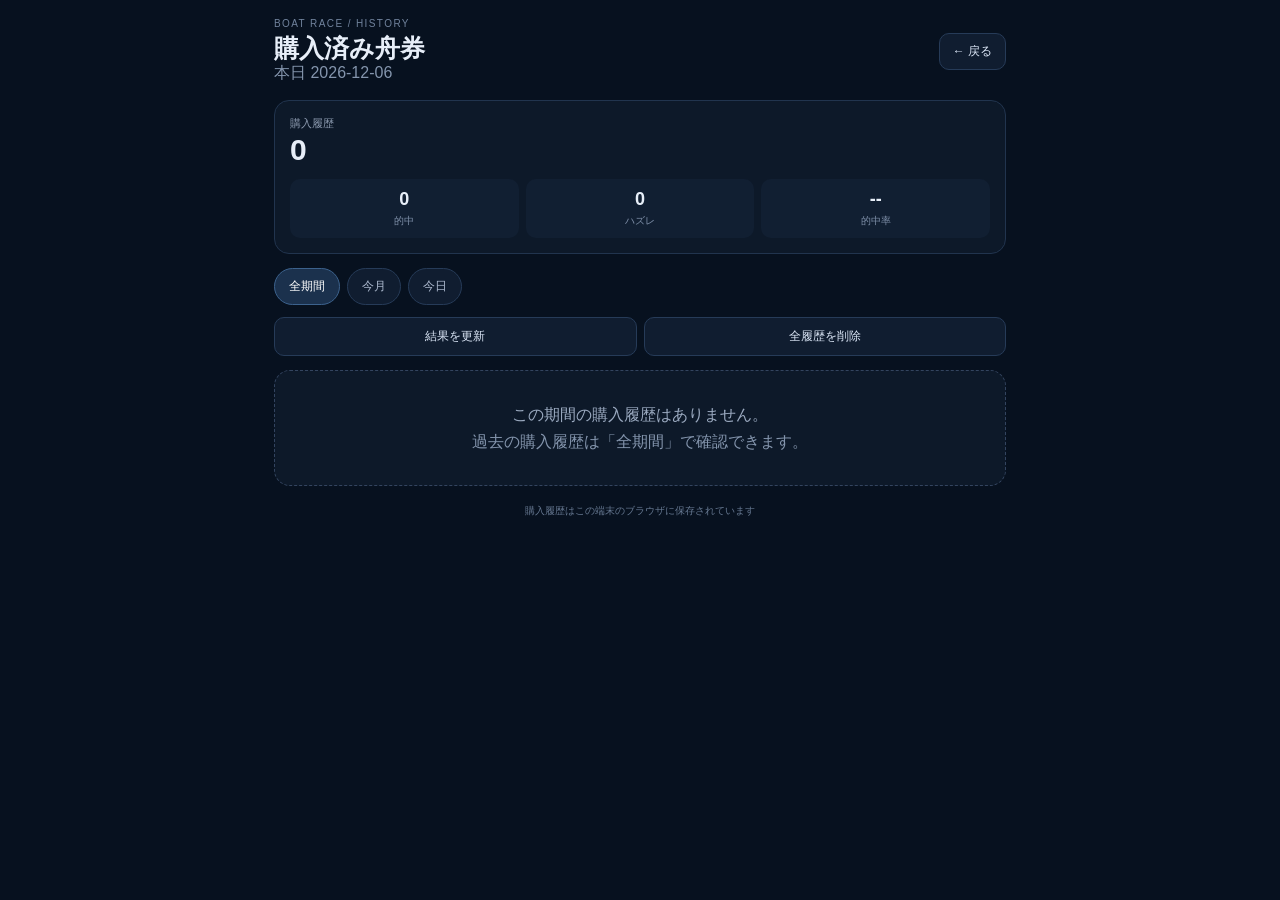
==== commit e1cb8076: "Update purchased.html" ====
--- a/purchased.html
+++ b/purchased.html
@@ -2,989 +2,1496 @@
 <html lang="ja">
 <head>
 <meta charset="UTF-8">
-<meta name="viewport" content="width=device-width,initial-scale=1,viewport-fit=cover">
-<title>購入済みレース</title>
+<meta name="viewport" content="width=device-width,initial-scale=1">
+<title>購入済み舟券</title>
 
 <style>
-*{box-sizing:border-box}
+*{
+  box-sizing:border-box;
+}
+
 body{
   margin:0;
-  background:#061222;
-  color:#eef5ff;
-  font-family:-apple-system,BlinkMacSystemFont,"Helvetica Neue",Arial,sans-serif;
-}
-button{font:inherit}
+  background:#07111f;
+  color:#e7eef8;
+  font-family:-apple-system,BlinkMacSystemFont,"Segoe UI",
+    "Hiragino Kaku Gothic ProN","Yu Gothic",sans-serif;
+}
+
 .app{
-  width:min(900px,100%);
+  width:min(760px,100%);
   margin:auto;
-  padding:28px 18px 60px;
-}
-.top{
+  padding:18px 14px 40px;
+}
+
+.topbar{
   display:flex;
   justify-content:space-between;
   align-items:center;
-  gap:15px;
-  margin-bottom:25px;
-}
+  gap:12px;
+}
+
 .eyebrow{
-  color:#7390aa;
-  font-size:13px;
-  font-weight:800;
-  letter-spacing:3px;
-  margin-bottom:10px;
-}
+  font-size:10px;
+  letter-spacing:.14em;
+  color:#71839d;
+  margin-bottom:4px;
+}
+
 h1{
   margin:0;
-  font-size:32px;
-}
+  font-size:25px;
+  line-height:1.2;
+}
+
+.muted{
+  color:#8495ad;
+}
+
 .back{
-  border:1px solid #28577d;
-  background:#123452;
-  color:#eef5ff;
-  border-radius:18px;
-  padding:15px 20px;
+  display:inline-flex;
+  align-items:center;
+  justify-content:center;
+  padding:9px 13px;
+  border-radius:10px;
+  border:1px solid #263b58;
+  background:#101d30;
+  color:#dce7f7;
+  text-decoration:none;
+  font-size:12px;
+}
+
+.summary{
+  margin-top:16px;
+  padding:15px;
+  border:1px solid #21344e;
+  border-radius:15px;
+  background:#0d1929;
+}
+
+.summary-title{
+  color:#8d9bb0;
+  font-size:11px;
+}
+
+.summary-number{
+  font-size:30px;
   font-weight:800;
-  white-space:nowrap;
-}
-.tabs{
+  margin-top:2px;
+}
+
+.summary-grid{
   display:grid;
   grid-template-columns:repeat(3,1fr);
+  gap:7px;
+  margin-top:12px;
+}
+
+.stat{
+  padding:10px;
+  border-radius:10px;
+  background:#111f32;
+  text-align:center;
+}
+
+.stat b{
+  display:block;
+  font-size:18px;
+}
+
+.stat span{
+  color:#8091aa;
+  font-size:10px;
+}
+
+.tabs{
+  display:flex;
+  gap:7px;
+  margin-top:14px;
+  overflow-x:auto;
+}
+
+.tab{
+  flex:0 0 auto;
+  border:1px solid #263b58;
+  background:#101d30;
+  color:#aebbd0;
+  padding:9px 14px;
+  border-radius:999px;
+  font-size:12px;
+}
+
+.tab.active{
+  background:#1b314d;
+  color:#fff;
+  border-color:#3c628d;
+}
+
+.actions{
+  display:flex;
+  gap:7px;
+  margin-top:12px;
+}
+
+.action{
+  flex:1;
+  padding:10px;
+  border-radius:10px;
+  border:1px solid #263b58;
+  background:#101d30;
+  color:#dce7f7;
+  font-size:12px;
+}
+
+.list{
+  display:grid;
   gap:12px;
-  margin-bottom:20px;
-}
-.tab{
-  border:1px solid #1c4264;
-  background:#091c31;
-  color:#8195a9;
-  border-radius:18px;
-  padding:17px 8px;
-  font-weight:800;
-}
-.tab.active{
-  background:#153c5d;
-  color:white;
-  border-color:#2c719e;
-}
-.summary{
-  display:grid;
-  grid-template-columns:repeat(4,1fr);
-  gap:12px;
-  margin-bottom:28px;
-}
-.box{
-  background:#091c30;
-  border:1px solid #193b5b;
-  border-radius:20px;
-  min-height:120px;
-  display:flex;
-  flex-direction:column;
-  justify-content:center;
-  align-items:center;
-}
-.num{
-  font-size:34px;
-  font-weight:900;
-}
-.label{
-  margin-top:8px;
-  color:#748ca4;
-  font-size:13px;
-  font-weight:700;
-}
-.status{
-  color:#8398ad;
-  margin:10px 0 20px;
-  font-size:14px;
-}
+  margin-top:14px;
+}
+
 .card{
-  background:#0a1e33;
-  border:1px solid #214a6d;
-  border-radius:24px;
-  padding:26px;
-  margin-bottom:22px;
-  box-shadow:0 8px 25px rgba(0,0,0,.12);
-}
-.card.hit{
-  border-color:#2f9b69;
-}
-.card.miss{
-  border-color:#864848;
-}
-.cardhead{
+  background:#0d1929;
+  border:1px solid #21344e;
+  border-radius:16px;
+  padding:15px;
+}
+
+.card-top{
   display:flex;
   justify-content:space-between;
-  gap:15px;
-  align-items:flex-start;
-}
-.race{
-  font-size:28px;
-  font-weight:900;
-}
-.title{
-  color:#8298ae;
-  margin-top:7px;
+  gap:10px;
+}
+
+.race-name{
+  font-size:19px;
+  font-weight:800;
+}
+
+.race-date{
+  margin-top:3px;
+  color:#8495ad;
+  font-size:11px;
+}
+
+.event{
+  margin-top:6px;
+  color:#c4d0df;
+  font-size:12px;
   line-height:1.5;
 }
-.badge{
-  background:#173149;
-  color:#8ca1b5;
+
+.level{
+  white-space:nowrap;
+  padding:5px 8px;
+  border-radius:999px;
+  background:#172940;
+  color:#a9c4e8;
+  font-size:10px;
+  height:max-content;
+}
+
+.main{
+  margin-top:12px;
+  padding:11px;
+  background:#0a1423;
+  border:1px solid #263b58;
   border-radius:12px;
-  padding:10px 13px;
+}
+
+.main-label{
+  color:#8293aa;
+  font-size:10px;
+}
+
+.main-name{
+  margin-top:2px;
+  font-size:20px;
   font-weight:800;
-  white-space:nowrap;
-}
-.badge.hit{
-  background:#164d38;
-  color:#6ce0a7;
-}
-.badge.miss{
-  background:#4c2424;
-  color:#ff9494;
-}
-.info{
-  display:grid;
-  grid-template-columns:1fr 1fr;
-  gap:14px;
-  margin:25px 0;
-}
-.infoBox{
-  background:#061727;
-  border-radius:16px;
-  padding:17px;
-}
-.infoLabel{
-  color:#6f879e;
-  font-size:13px;
-  margin-bottom:9px;
-}
-.infoValue{
-  font-size:17px;
-  font-weight:800;
-}
-.line{
-  height:1px;
-  background:#173b59;
-  margin:20px 0;
-}
-.sectionTitle{
-  color:#8298ae;
-  font-size:14px;
-  font-weight:800;
-  margin-bottom:12px;
-}
+}
+
+.bets-title{
+  margin-top:12px;
+  color:#8293aa;
+  font-size:10px;
+}
+
 .bets{
   display:flex;
   flex-wrap:wrap;
-  gap:10px;
-}
+  gap:6px;
+  margin-top:6px;
+}
+
 .bet{
-  background:#153e60;
-  border:1px solid #28678f;
-  border-radius:13px;
-  padding:12px 17px;
+  padding:7px 9px;
+  border-radius:8px;
+  background:#17263b;
+  border:1px solid #2a415f;
+  font-size:12px;
+  font-weight:700;
+}
+
+.result{
+  margin-top:12px;
+  padding:10px;
+  border-radius:10px;
+  background:#111f32;
+  font-size:12px;
+}
+
+.result.hit{
+  border:1px solid #43705b;
+  background:#10251d;
+}
+
+.result.miss{
+  border:1px solid #573d42;
+  background:#24161a;
+}
+
+.result-none{
+  color:#8191a8;
+}
+
+.result-title{
+  font-size:10px;
+  color:#8495ad;
+}
+
+.result-combination{
+  margin-top:3px;
   font-size:18px;
-  font-weight:900;
-}
-.bet.hit{
-  background:#155d40;
-  border-color:#3fbd7c;
-  color:#8affc2;
-}
-.result{
+  font-weight:800;
+}
+
+.purchase-time{
+  margin-top:9px;
+  color:#6f8199;
+  font-size:10px;
+}
+
+.delete{
+  margin-top:12px;
+  width:100%;
+  padding:9px;
+  border-radius:9px;
+  border:1px solid #3b2b32;
+  background:#17141a;
+  color:#9c8790;
+  font-size:11px;
+}
+
+.empty{
+  padding:30px 15px;
+  text-align:center;
+  background:#0d1929;
+  border:1px dashed #33445f;
+  border-radius:16px;
+  color:#9baac0;
+  line-height:1.7;
+}
+
+.loading{
+  padding:25px;
+  text-align:center;
+  color:#8d9bb0;
+}
+
+footer{
   margin-top:18px;
-  background:#071a2c;
-  border-radius:15px;
-  padding:15px 17px;
-  font-weight:800;
-}
-.result.hit{
-  background:#103b2a;
-  color:#75e5ad;
-}
-.result.miss{
-  background:#321919;
-  color:#ff9999;
-}
-.result.wait{
-  color:#9aabba;
-}
-.actions{
-  display:flex;
-  justify-content:flex-end;
-  margin-top:20px;
-}
-.delete{
-  background:transparent;
-  border:1px solid #713c3c;
-  color:#c97979;
-  border-radius:12px;
-  padding:10px 14px;
-  font-weight:800;
-}
-.empty{
+  color:#667891;
+  font-size:10px;
   text-align:center;
-  padding:60px 20px;
-  color:#8095aa;
-}
-.bottom{
-  margin-top:30px;
-  display:flex;
-  justify-content:flex-end;
-}
-.clear{
-  border:1px solid #713c3c;
-  background:#241417;
-  color:#d98585;
-  border-radius:14px;
-  padding:12px 16px;
-  font-weight:800;
-}
-.error{
-  background:#32191b;
-  border:1px solid #713c3c;
-  color:#ffaaaa;
-  padding:16px;
-  border-radius:15px;
-  margin-bottom:20px;
-  display:none;
-}
-@media(max-width:600px){
-  .app{padding:24px 14px 50px}
-  h1{font-size:29px}
-  .back{padding:13px 15px}
-  .summary{grid-template-columns:repeat(2,1fr)}
-  .box{min-height:105px}
-  .card{padding:22px 18px}
-  .race{font-size:25px}
-  .info{gap:10px}
-  .infoBox{padding:14px}
-  .infoValue{font-size:15px}
+}
+
+@media(max-width:520px){
+  h1{
+    font-size:23px;
+  }
+
+  .summary-grid{
+    grid-template-columns:repeat(3,1fr);
+  }
+
+  .race-name{
+    font-size:18px;
+  }
 }
 </style>
 </head>
 
 <body>
+
 <main class="app">
 
-<header class="top">
-  <div>
-    <div class="eyebrow">BOAT RACE / PURCHASED</div>
-    <h1>購入済みレース</h1>
+  <header class="topbar">
+    <div>
+      <div class="eyebrow">BOAT RACE / HISTORY</div>
+      <h1>購入済み舟券</h1>
+      <div class="muted" id="todayText"></div>
+    </div>
+
+    <a class="back" href="index.html">
+      ← 戻る
+    </a>
+  </header>
+
+
+  <section class="summary">
+
+    <div class="summary-title">
+      購入履歴
+    </div>
+
+    <div class="summary-number" id="summaryCount">
+      0
+    </div>
+
+    <div class="summary-grid">
+
+      <div class="stat">
+        <b id="hitCount">0</b>
+        <span>的中</span>
+      </div>
+
+      <div class="stat">
+        <b id="missCount">0</b>
+        <span>ハズレ</span>
+      </div>
+
+      <div class="stat">
+        <b id="hitRate">--</b>
+        <span>的中率</span>
+      </div>
+
+    </div>
+
+  </section>
+
+
+  <div class="tabs">
+
+    <button class="tab active" data-period="all">
+      全期間
+    </button>
+
+    <button class="tab" data-period="month">
+      今月
+    </button>
+
+    <button class="tab" data-period="today">
+      今日
+    </button>
+
   </div>
-  <button class="back" onclick="location.href='index.html'">← 予想一覧</button>
-</header>
-
-<div class="tabs">
-  <button class="tab active" data-period="all">全期間</button>
-  <button class="tab" data-period="month">今月</button>
-  <button class="tab" data-period="today">今日</button>
-</div>
-
-<section class="summary">
-  <div class="box">
-    <div class="num" id="total">0</div>
-    <div class="label">購入</div>
+
+
+  <div class="actions">
+
+    <button class="action" id="refreshBtn">
+      結果を更新
+    </button>
+
+    <button class="action" id="clearBtn">
+      全履歴を削除
+    </button>
+
   </div>
-  <div class="box">
-    <div class="num" id="settled">0</div>
-    <div class="label">結果確定</div>
-  </div>
-  <div class="box">
-    <div class="num" id="hits">0</div>
-    <div class="label">的中</div>
-  </div>
-  <div class="box">
-    <div class="num" id="rate">-</div>
-    <div class="label">的中率</div>
-  </div>
-</section>
-
-<div id="status" class="status">購入履歴を読み込んでいます…</div>
-<div id="error" class="error"></div>
-<section id="list"></section>
-
-<div class="bottom">
-  <button id="clear" class="clear">購入履歴を全削除</button>
-</div>
+
+
+  <section id="list" class="list">
+    <div class="loading">
+      購入履歴を読み込み中…
+    </div>
+  </section>
+
+
+  <footer>
+    購入履歴はこの端末のブラウザに保存されています
+  </footer>
 
 </main>
 
+
 <script>
-const PURCHASED_KEY="cyber-hacchan-purchased-v2";
-const RESULTS_KEY="boatResults";
-const API_BASE="https://boatraceopenapi.github.io/api/v1";
-
-const STADIUMS={
-  1:"桐生",2:"戸田",3:"江戸川",4:"平和島",
-  5:"多摩川",6:"浜名湖",7:"蒲郡",8:"常滑",
-  9:"津",10:"三国",11:"びわこ",12:"住之江",
-  13:"尼崎",14:"鳴門",15:"丸亀",16:"児島",
-  17:"宮島",18:"徳山",19:"下関",20:"若松",
-  21:"芦屋",22:"福岡",23:"唐津",24:"大村"
+
+const PURCHASED_KEY =
+  "cyber-hacchan-purchased-v2";
+
+const RESULTS_KEY =
+  "boatResults";
+
+const API_BASE =
+  "https://boatraceopenapi.github.io/api/v1";
+
+
+const STADIUMS = {
+  1:"桐生",
+  2:"戸田",
+  3:"江戸川",
+  4:"平和島",
+  5:"多摩川",
+  6:"浜名湖",
+  7:"蒲郡",
+  8:"常滑",
+  9:"津",
+  10:"三国",
+  11:"びわこ",
+  12:"住之江",
+  13:"尼崎",
+  14:"鳴門",
+  15:"丸亀",
+  16:"児島",
+  17:"宮島",
+  18:"徳山",
+  19:"下関",
+  20:"若松",
+  21:"芦屋",
+  22:"福岡",
+  23:"唐津",
+  24:"大村"
 };
 
-let period="all";
-let purchases=[];
-let results={};
-
-const $=id=>document.getElementById(id);
+
+let period = "all";
+
+
+const $ = s =>
+  document.querySelector(s);
+
 
 function esc(v){
-  return String(v??"")
+
+  return String(v ?? "")
     .replaceAll("&","&amp;")
     .replaceAll("<","&lt;")
     .replaceAll(">","&gt;")
     .replaceAll('"',"&quot;")
     .replaceAll("'","&#039;");
-}
-
-function loadPurchases(){
+
+}
+
+
+/*
+  JSTの日付
+*/
+
+function jstDate(){
+
+  const parts =
+    new Intl.DateTimeFormat(
+      "en-CA",
+      {
+        timeZone:"Asia/Tokyo",
+        year:"numeric",
+        month:"2-digit",
+        day:"2-digit"
+      }
+    ).formatToParts(new Date());
+
+  const y =
+    parts.find(x => x.type === "year")?.value;
+
+  const m =
+    parts.find(x => x.type === "month")?.value;
+
+  const d =
+    parts.find(x => x.type === "day")?.value;
+
+  return `${y}-${m}-${d}`;
+
+}
+
+
+function normalizeDate(v){
+
+  if(!v) return null;
+
+  const s =
+    String(v).slice(0,10);
+
+  if(/^\d{4}-\d{2}-\d{2}$/.test(s)){
+    return s;
+  }
+
+  return null;
+
+}
+
+
+/*
+  ここが今回の重要修正。
+
+  dateが無い古い購入データでも、
+  purchasedAtから日付を復元する。
+*/
+
+function getDate(item){
+
+  const direct =
+    normalizeDate(item.date);
+
+  if(direct){
+    return direct;
+  }
+
+  const purchased =
+    item.purchasedAt ||
+    item.purchased_at;
+
+  if(purchased){
+
+    try{
+
+      const parts =
+        new Intl.DateTimeFormat(
+          "en-CA",
+          {
+            timeZone:"Asia/Tokyo",
+            year:"numeric",
+            month:"2-digit",
+            day:"2-digit"
+          }
+        ).formatToParts(
+          new Date(purchased)
+        );
+
+      const y =
+        parts.find(x => x.type === "year")?.value;
+
+      const m =
+        parts.find(x => x.type === "month")?.value;
+
+      const d =
+        parts.find(x => x.type === "day")?.value;
+
+      if(y && m && d){
+        return `${y}-${m}-${d}`;
+      }
+
+    }catch{}
+
+  }
+
+  return null;
+
+}
+
+
+/*
+  購入データ読み込み
+
+  壊れた1件があっても
+  全履歴が消えないようにする。
+*/
+
+function loadPurchased(){
+
   try{
-    const raw=JSON.parse(localStorage.getItem(PURCHASED_KEY)||"[]");
-
-    if(Array.isArray(raw)) return raw;
-
-    if(Array.isArray(raw.items)) return raw.items;
-
-    if(raw && typeof raw==="object"){
-      return Object.values(raw);
+
+    const raw =
+      localStorage.getItem(
+        PURCHASED_KEY
+      );
+
+    if(!raw){
+      return [];
     }
 
+    const data =
+      JSON.parse(raw);
+
+    if(!Array.isArray(data)){
+      return [];
+    }
+
+    return data;
+
+  }catch(e){
+
+    console.error(e);
+
     return [];
-  }catch(e){
-    console.error("購入履歴読み込み失敗",e);
-    return [];
-  }
-}
+
+  }
+
+}
+
+
+function savePurchased(list){
+
+  localStorage.setItem(
+    PURCHASED_KEY,
+    JSON.stringify(list)
+  );
+
+}
+
+
+/*
+  結果保存
+*/
 
 function loadResults(){
+
   try{
-    const raw=JSON.parse(localStorage.getItem(RESULTS_KEY)||"{}");
-    return raw && typeof raw==="object" ? raw : {};
+
+    return JSON.parse(
+      localStorage.getItem(
+        RESULTS_KEY
+      ) || "{}"
+    );
+
   }catch{
+
     return {};
-  }
-}
-
-function saveResults(){
-  try{
-    localStorage.setItem(RESULTS_KEY,JSON.stringify(results));
-  }catch(e){}
-}
-
-function cleanDate(v){
-  if(!v) return "";
-
-  const s=String(v);
-
-  const m=s.match(/(20\d{2})[-\/](\d{1,2})[-\/](\d{1,2})/);
-
-  if(!m) return "";
-
-  return `${m[1]}-${String(m[2]).padStart(2,"0")}-${String(m[3]).padStart(2,"0")}`;
-}
-
-function getDate(item){
-  return cleanDate(
-    item.date ||
-    item.raceDate ||
-    item.race_date ||
-    item.eventDate ||
-    item.event_date ||
-    item.purchaseDate ||
-    item.purchasedDate
-  );
-}
-
-function getStadium(item){
-  return Number(
-    item.stadium_number ??
-    item.stadiumNumber ??
-    item.stadium_id ??
-    item.stadiumId ??
-    item.stadium
-  );
-}
-
-function getRaceNo(item){
-  return Number(
-    item.race_number ??
-    item.raceNumber ??
-    item.race_no ??
-    item.raceNo ??
-    item.race
-  );
-}
-
-function getKey(item){
-  const date=getDate(item);
-  const stadium=getStadium(item);
-  const race=getRaceNo(item);
-
-  if(!date || !stadium || !race) return "";
-
-  return `${date}-${stadium}-${race}`;
-}
-
-function normalizeBet(v){
-  if(v==null) return "";
-
-  if(Array.isArray(v)){
-    return v.map(x=>String(x)).join("-");
-  }
-
-  const s=String(v);
-
-  const nums=s.match(/[1-6]/g);
-
-  if(nums && nums.length>=3){
-    return nums.slice(0,3).join("-");
-  }
-
-  return s.replace(/[^\d]/g,"-").replace(/-+/g,"-").replace(/^-|-$/g,"");
-}
-
-function getBets(item){
-  let bets=
-    item.bets ??
-    item.buyBets ??
-    item.combinations ??
-    item.combos ??
-    item.betList ??
-    item.buy_list ??
-    [];
-
-  if(typeof bets==="string"){
-    bets=bets.split(/[,\s\/]+/);
-  }
-
-  if(!Array.isArray(bets)) bets=[bets];
-
-  return bets
-    .map(normalizeBet)
-    .filter(Boolean);
-}
-
-function normalizeCombination(v){
-  return normalizeBet(v).replace(/-/g,"");
-}
-
-function extractResult(race){
-  if(!race) return null;
-
-  // ① 払戻データ
-  const trifecta=
-    race.result?.payouts?.trifecta ||
-    race.payouts?.trifecta ||
-    [];
-
-  if(Array.isArray(trifecta) && trifecta.length){
-    const first=trifecta[0];
-
-    const combination=
-      first?.combination ??
-      first?.combo ??
-      first?.numbers;
-
-    if(combination){
-      return {
-        combination:normalizeBet(combination),
-        payout:first?.amount ?? first?.payout ?? null
-      };
-    }
-  }
-
-  // ② racerのplace_numberから順位を作る
-  const racers=race.result?.racers;
-
-  if(racers && typeof racers==="object"){
-    const arr=Object.entries(racers)
-      .map(([entry,data])=>({
-        entry:Number(entry),
-        place:Number(
-          data?.place_number ??
-          data?.place ??
-          data?.rank
-        )
-      }))
-      .filter(x=>Number.isFinite(x.entry)&&Number.isFinite(x.place));
-
-    const top3=arr
-      .filter(x=>x.place>=1&&x.place<=3)
-      .sort((a,b)=>a.place-b.place);
-
-    if(top3.length===3){
-      return {
-        combination:top3.map(x=>x.entry).join("-"),
-        payout:null
-      };
-    }
-  }
-
-  return null;
-}
-
-async function fetchJson(url){
-  const controller=new AbortController();
-  const timer=setTimeout(()=>controller.abort(),15000);
-
-  try{
-    const res=await fetch(url,{
-      cache:"no-store",
-      signal:controller.signal
-    });
-
-    if(!res.ok){
-      throw new Error(`HTTP ${res.status}`);
-    }
-
-    return await res.json();
-  }finally{
-    clearTimeout(timer);
-  }
-}
-
-async function fetchRaceResult(item){
-  const date=getDate(item);
-  const stadium=getStadium(item);
-  const raceNo=getRaceNo(item);
-
-  if(!date || !stadium || !raceNo){
-    return null;
-  }
-
-  const y=date.slice(0,4);
-  const compact=date.replaceAll("-","");
-
-  const url=`${API_BASE}/${y}/${compact}.json`;
-
-  console.log("結果取得:",url);
-
-  const data=await fetchJson(url);
-
-  const stadiums=data?.programs?.stadiums || {};
-
-  const stadiumData=
-    stadiums[String(stadium)] ||
-    stadiums[stadium];
-
-  if(!stadiumData) return null;
-
-  const races=stadiumData.races || {};
-
-  const race=
-    races[String(raceNo)] ||
-    races[raceNo];
-
-  if(!race) return null;
-
-  const result=extractResult(race);
-
-  if(!result) return null;
-
-  const key=`${date}-${stadium}-${raceNo}`;
-
-  results[key]={
-    combination:result.combination,
-    payout:result.payout,
+
+  }
+
+}
+
+
+function saveResult(
+  date,
+  stadium,
+  race,
+  combination,
+  amount
+){
+
+  if(!date || !stadium || !race || !combination){
+    return;
+  }
+
+  const results =
+    loadResults();
+
+  const key =
+    `${date}-${stadium}-${race}`;
+
+  results[key] = {
+    combination,
+    amount:amount ?? null,
     at:new Date().toISOString()
   };
 
-  return results[key];
-}
+  localStorage.setItem(
+    RESULTS_KEY,
+    JSON.stringify(results)
+  );
+
+}
+
+
+/*
+  購入履歴からAPI取得用URLを作る
+*/
+
+function apiURL(date){
+
+  const compact =
+    date.replaceAll("-","");
+
+  return `${API_BASE}/${date.slice(0,4)}/${compact}.json`;
+
+}
+
+
+async function fetchDate(date){
+
+  try{
+
+    const res =
+      await fetch(
+        apiURL(date),
+        {
+          cache:"no-store"
+        }
+      );
+
+    if(!res.ok){
+      return null;
+    }
+
+    return await res.json();
+
+  }catch(e){
+
+    console.warn(
+      "結果取得失敗:",
+      date,
+      e
+    );
+
+    return null;
+
+  }
+
+}
+
+
+/*
+  過去日の結果を取得
+*/
 
 async function updateResults(){
-  const unique=new Map();
-
-  for(const item of purchases){
-    const key=getKey(item);
-
-    if(!key) continue;
-
-    if(!unique.has(key)){
-      unique.set(key,item);
+
+  const purchases =
+    loadPurchased();
+
+  const dates =
+    [
+      ...new Set(
+        purchases
+          .map(getDate)
+          .filter(Boolean)
+      )
+    ];
+
+  if(!dates.length){
+    return;
+  }
+
+  /*
+    すでに保存されている結果を残しつつ、
+    購入履歴の日付を取得する。
+  */
+
+  for(
+    const date of dates
+  ){
+
+    const data =
+      await fetchDate(date);
+
+    if(!data){
+      continue;
     }
-  }
-
-  const list=[...unique.values()];
-
-  let success=0;
-  let failed=0;
-
-  $("status").textContent=`結果を取得中… 0 / ${list.length}`;
-
-  for(let i=0;i<list.length;i++){
-    const item=list[i];
-    const key=getKey(item);
+
+    const stadiums =
+      data.programs?.stadiums || {};
+
+    for(
+      const stadium of
+      Object.values(stadiums)
+    ){
+
+      for(
+        const race of
+        Object.values(
+          stadium.races || {}
+        )
+      ){
+
+        const trifecta =
+          race.result
+            ?.payouts
+            ?.trifecta
+            ?.[0];
+
+        if(
+          trifecta?.combination
+        ){
+
+          saveResult(
+            race.date,
+            race.stadium_number,
+            race.race_number,
+            trifecta.combination,
+            trifecta.amount
+          );
+
+        }
+
+      }
+
+    }
+
+  }
+
+}
+
+
+/*
+  期間フィルター
+*/
+
+function inPeriod(item){
+
+  const date =
+    getDate(item);
+
+  if(!date){
+    return true;
+  }
+
+  const today =
+    jstDate();
+
+  if(period === "today"){
+    return date === today;
+  }
+
+  if(period === "month"){
+    return date.slice(0,7) === today.slice(0,7);
+  }
+
+  return true;
+
+}
+
+
+/*
+  結果取得
+*/
+
+function getResult(item){
+
+  const results =
+    loadResults();
+
+  const date =
+    getDate(item);
+
+  const stadium =
+    item.stadium_number;
+
+  const race =
+    item.race_number;
+
+  if(
+    !date ||
+    stadium == null ||
+    race == null
+  ){
+
+    return null;
+
+  }
+
+  return results[
+    `${date}-${stadium}-${race}`
+  ] || null;
+
+}
+
+
+/*
+  組み合わせを統一
+*/
+
+function normalizeCombination(v){
+
+  if(v == null){
+    return "";
+  }
+
+  return String(v)
+    .replaceAll(" ","")
+    .replaceAll("→","-")
+    .replaceAll("＝","-")
+    .replaceAll("=","-");
+
+}
+
+
+/*
+  購入舟券の的中判定
+*/
+
+function isHit(item,result){
+
+  if(!result){
+    return false;
+  }
+
+  const actual =
+    normalizeCombination(
+      result.combination
+    );
+
+  const bets =
+    Array.isArray(item.bets)
+      ? item.bets
+      : [];
+
+  return bets.some(
+    bet =>
+      normalizeCombination(bet)
+      === actual
+  );
+
+}
+
+
+/*
+  結果が存在するか
+*/
+
+function hasResult(item){
+
+  return !!getResult(item);
+
+}
+
+
+/*
+  期間内の購入データ
+*/
+
+function currentPurchases(){
+
+  return loadPurchased()
+    .filter(inPeriod)
+    .sort(
+      (a,b) => {
+
+        const da =
+          getDate(a) || "";
+
+        const db =
+          getDate(b) || "";
+
+        if(da !== db){
+          return db.localeCompare(da);
+        }
+
+        const ta =
+          a.purchasedAt || "";
+
+        const tb =
+          b.purchasedAt || "";
+
+        return tb.localeCompare(ta);
+
+      }
+    );
+
+}
+
+
+/*
+  統計
+*/
+
+function renderSummary(list){
+
+  const finished =
+    list.filter(
+      hasResult
+    );
+
+  const hit =
+    finished.filter(
+      x =>
+        isHit(
+          x,
+          getResult(x)
+        )
+    );
+
+  const miss =
+    finished.length - hit.length;
+
+  const rate =
+    finished.length
+      ? `${Math.round(
+          hit.length /
+          finished.length *
+          100
+        )}%`
+      : "--";
+
+  $("#summaryCount").textContent =
+    list.length;
+
+  $("#hitCount").textContent =
+    hit.length;
+
+  $("#missCount").textContent =
+    miss;
+
+  $("#hitRate").textContent =
+    rate;
+
+}
+
+
+/*
+  カード
+*/
+
+function renderCard(item){
+
+  const date =
+    getDate(item) || "日付不明";
+
+  const stadium =
+    STADIUMS[
+      item.stadium_number
+    ] ||
+    item.stadium_name ||
+    `場${item.stadium_number ?? ""}`;
+
+  const race =
+    item.race_number != null
+      ? `${item.race_number}R`
+      : "レース";
+
+  const result =
+    getResult(item);
+
+  const hit =
+    result &&
+    isHit(item,result);
+
+  const bets =
+    Array.isArray(item.bets)
+      ? item.bets
+      : [];
+
+  const betsHTML =
+    bets.length
+      ? bets
+          .map(
+            b =>
+              `<span class="bet">
+                ${esc(b)}
+              </span>`
+          )
+          .join("")
+      : `
+        <span class="bet">
+          買い目なし
+        </span>
+      `;
+
+  let resultHTML = "";
+
+  if(result){
+
+    resultHTML = `
+      <div class="result ${hit ? "hit" : "miss"}">
+
+        <div class="result-title">
+          実際の3連単
+        </div>
+
+        <div class="result-combination">
+          ${esc(result.combination)}
+        </div>
+
+        <div style="margin-top:4px">
+          ${
+            hit
+              ? "的中"
+              : "ハズレ"
+          }
+
+          ${
+            result.amount != null
+              ? ` / 払戻 ${Number(result.amount).toLocaleString()}円`
+              : ""
+          }
+        </div>
+
+      </div>
+    `;
+
+  }else{
+
+    resultHTML = `
+      <div class="result">
+
+        <div class="result-none">
+          結果待ち
+        </div>
+
+      </div>
+    `;
+
+  }
+
+
+  let purchaseTime = "";
+
+  if(item.purchasedAt){
 
     try{
-      // 既に結果があっても、古いデータなら再取得する
-      const old=results[key];
-
-      if(old?.combination){
-        success++;
-      }else{
-        const result=await fetchRaceResult(item);
-
-        if(result?.combination){
-          success++;
-        }else{
-          failed++;
-        }
+
+      purchaseTime =
+        new Date(
+          item.purchasedAt
+        ).toLocaleString(
+          "ja-JP",
+          {
+            timeZone:"Asia/Tokyo",
+            month:"numeric",
+            day:"numeric",
+            hour:"2-digit",
+            minute:"2-digit"
+          }
+        );
+
+    }catch{}
+
+  }
+
+
+  const key =
+    item.key ||
+    `${date}-${item.stadium_number}-${item.race_number}`;
+
+
+  return `
+
+    <article
+      class="card"
+      data-key="${esc(key)}"
+    >
+
+      <div class="card-top">
+
+        <div>
+
+          <div class="race-name">
+            ${esc(stadium)}
+            ${esc(race)}
+          </div>
+
+          <div class="race-date">
+            ${esc(date)}
+          </div>
+
+          <div class="event">
+            ${esc(
+              item.title ||
+              item.event_title ||
+              ""
+            )}
+          </div>
+
+        </div>
+
+        <div class="level">
+          ${esc(
+            item.level ||
+            "購入済み"
+          )}
+        </div>
+
+      </div>
+
+
+      <div class="main">
+
+        <div class="main-label">
+          1着本命
+        </div>
+
+        <div class="main-name">
+
+          ${
+            item.main != null
+              ? `${esc(item.main)}号艇 `
+              : ""
+          }
+
+          ${esc(
+            item.mainName ||
+            item.main_name ||
+            ""
+          )}
+
+        </div>
+
+      </div>
+
+
+      <div class="bets-title">
+        購入した買い目
+      </div>
+
+      <div class="bets">
+        ${betsHTML}
+      </div>
+
+
+      ${resultHTML}
+
+
+      ${
+        purchaseTime
+          ? `
+            <div class="purchase-time">
+              購入日時：${esc(purchaseTime)}
+            </div>
+          `
+          : ""
       }
-    }catch(e){
-      console.error("結果取得失敗",key,e);
-      failed++;
-    }
-
-    $("status").textContent=
-      `結果を取得中… ${i+1} / ${list.length}`;
-
-    // APIへの連続アクセスを少し間隔を空ける
-    await new Promise(r=>setTimeout(r,250));
-  }
-
-  saveResults();
-
-  return {success,failed,total:list.length};
-}
-
-function isToday(date){
-  const now=new Date();
-
-  const today=
-    `${now.getFullYear()}-`+
-    `${String(now.getMonth()+1).padStart(2,"0")}-`+
-    `${String(now.getDate()).padStart(2,"0")}`;
-
-  return date===today;
-}
-
-function isThisMonth(date){
-  const now=new Date();
-
-  const month=
-    `${now.getFullYear()}-`+
-    `${String(now.getMonth()+1).padStart(2,"0")}`;
-
-  return date.startsWith(month);
-}
-
-function filteredPurchases(){
-  return purchases.filter(item=>{
-    const date=getDate(item);
-
-    if(period==="today") return isToday(date);
-
-    if(period==="month") return isThisMonth(date);
-
-    return true;
-  });
-}
-
-function evaluate(item){
-  const key=getKey(item);
-  const stored=results[key];
-
-  if(!stored?.combination){
-    return {
-      settled:false,
-      hit:false,
-      result:"",
-      payout:null
-    };
-  }
-
-  const actual=normalizeCombination(stored.combination);
-
-  const bets=getBets(item);
-
-  const hit=bets.some(b=>{
-    return normalizeCombination(b)===actual;
-  });
-
-  return {
-    settled:true,
-    hit,
-    result:stored.combination,
-    payout:stored.payout
-  };
-}
-
-function renderCard(item,index){
-  const stadium=getStadium(item);
-  const raceNo=getRaceNo(item);
-  const date=getDate(item);
-  const bets=getBets(item);
-  const ev=evaluate(item);
-
-  const stadiumName=
-    item.stadiumName ||
-    item.stadium_name ||
-    STADIUMS[stadium] ||
-    `場${stadium}`;
-
-  const title=
-    item.title ||
-    item.raceTitle ||
-    item.race_title ||
-    "";
-
-  const grade=
-    item.grade ||
-    item.gradeName ||
-    "";
-
-  const mainNo=
-    item.mainNo ??
-    item.main_number ??
-    item.mainBoat ??
-    item.main_boat ??
-    1;
-
-  const mainName=
-    item.mainName ||
-    item.main_name ||
-    item.mainBoatName ||
-    "";
-
-  const confidence=
-    item.confidence ??
-    item.score ??
-    item.s ??
-    "-";
-
-  let cls="card";
-  let badge="結果待ち";
-  let badgeCls="";
-
-  if(ev.settled){
-    if(ev.hit){
-      cls+=" hit";
-      badge="的中";
-      badgeCls="hit";
-    }else{
-      cls+=" miss";
-      badge="ハズレ";
-      badgeCls="miss";
-    }
-  }
-
-  const betsHtml=bets.length
-    ? bets.map(b=>{
-        const hit=
-          ev.settled &&
-          normalizeCombination(b)===normalizeCombination(ev.result);
-
-        return `<span class="bet ${hit?"hit":""}">${esc(b)}</span>`;
-      }).join("")
-    : `<span class="bet">買い目なし</span>`;
-
-  let resultHtml="";
-
-  if(!ev.settled){
-    resultHtml=
-      `<div class="result wait">まだ結果が確定していません</div>`;
-  }else if(ev.hit){
-    resultHtml=
-      `<div class="result hit">
-        結果：${esc(ev.result)}　
-        <strong>的中</strong>
-        ${ev.payout!=null?`　払戻 ${Number(ev.payout).toLocaleString()}円`:""}
-      </div>`;
-  }else{
-    resultHtml=
-      `<div class="result miss">
-        結果：${esc(ev.result)}
-        ${ev.payout!=null?`　払戻 ${Number(ev.payout).toLocaleString()}円`:""}
-        　<strong>ハズレ</strong>
-      </div>`;
-  }
-
-  return `
-  <article class="${cls}">
-    <div class="cardhead">
-      <div>
-        <div class="race">
-          ${esc(stadiumName)} ${esc(raceNo)}R
-        </div>
-
-        <div class="title">
-          ${grade?esc(grade)+" / ":""}${esc(title)}
-        </div>
-      </div>
-
-      <div class="badge ${badgeCls}">
-        ${badge}
-      </div>
-    </div>
-
-    <div class="info">
-      <div class="infoBox">
-        <div class="infoLabel">本命</div>
-        <div class="infoValue">
-          ${esc(mainNo)}号艇 ${esc(mainName)}
-        </div>
-      </div>
-
-      <div class="infoBox">
-        <div class="infoLabel">自信度</div>
-        <div class="infoValue">${esc(confidence)}</div>
-      </div>
-
-      <div class="infoBox">
-        <div class="infoLabel">購入日</div>
-        <div class="infoValue">${esc(date||"-")}</div>
-      </div>
-
-      <div class="infoBox">
-        <div class="infoLabel">買い目点数</div>
-        <div class="infoValue">${bets.length}点</div>
-      </div>
-    </div>
-
-    <div class="line"></div>
-
-    <div class="sectionTitle">推奨買い目</div>
-
-    <div class="bets">
-      ${betsHtml}
-    </div>
-
-    ${resultHtml}
-
-    <div class="actions">
-      <button class="delete" onclick="deletePurchase(${index})">
+
+
+      <button
+        class="delete"
+        data-delete="${esc(key)}"
+      >
         この履歴を削除
       </button>
-    </div>
-  </article>`;
-}
+
+    </article>
+
+  `;
+
+}
+
+
+/*
+  一覧表示
+*/
 
 function render(){
-  const list=filteredPurchases();
-
-  let settled=0;
-  let hits=0;
-
-  list.forEach(item=>{
-    const ev=evaluate(item);
-
-    if(ev.settled){
-      settled++;
-
-      if(ev.hit){
-        hits++;
+
+  const list =
+    currentPurchases();
+
+  renderSummary(list);
+
+  const el =
+    $("#list");
+
+  if(!list.length){
+
+    el.innerHTML = `
+      <div class="empty">
+
+        この期間の購入履歴はありません。
+
+        <br>
+
+        <span class="muted">
+          過去の購入履歴は「全期間」で確認できます。
+        </span>
+
+      </div>
+    `;
+
+    return;
+
+  }
+
+  el.innerHTML =
+    list
+      .map(renderCard)
+      .join("");
+
+}
+
+
+/*
+  個別削除
+*/
+
+document.addEventListener(
+  "click",
+  e => {
+
+    const btn =
+      e.target.closest(
+        "[data-delete]"
+      );
+
+    if(!btn){
+      return;
+    }
+
+    const key =
+      btn.dataset.delete;
+
+    const ok =
+      confirm(
+        "この購入履歴を削除しますか？"
+      );
+
+    if(!ok){
+      return;
+    }
+
+    const list =
+      loadPurchased();
+
+    const next =
+      list.filter(
+        item => {
+
+          const itemKey =
+            item.key ||
+            `${getDate(item)}-${item.stadium_number}-${item.race_number}`;
+
+          return itemKey !== key;
+
+        }
+      );
+
+    savePurchased(next);
+
+    render();
+
+  }
+);
+
+
+/*
+  タブ
+*/
+
+document
+  .querySelectorAll(".tab")
+  .forEach(
+    tab => {
+
+      tab.addEventListener(
+        "click",
+        () => {
+
+          period =
+            tab.dataset.period;
+
+          document
+            .querySelectorAll(".tab")
+            .forEach(
+              x =>
+                x.classList.remove(
+                  "active"
+                )
+            );
+
+          tab.classList.add(
+            "active"
+          );
+
+          render();
+
+        }
+      );
+
+    }
+);
+
+
+/*
+  結果更新
+*/
+
+$("#refreshBtn")
+  .addEventListener(
+    "click",
+    async () => {
+
+      const btn =
+        $("#refreshBtn");
+
+      btn.disabled = true;
+      btn.textContent =
+        "結果取得中…";
+
+      try{
+
+        await updateResults();
+
+      }catch(e){
+
+        console.error(e);
+
       }
+
+      render();
+
+      btn.disabled = false;
+      btn.textContent =
+        "結果を更新";
+
     }
-  });
-
-  $("total").textContent=list.length;
-  $("settled").textContent=settled;
-  $("hits").textContent=hits;
-  $("rate").textContent=
-    settled ? `${Math.round(hits/settled*100)}%` : "-";
-
-  if(!list.length){
-    $("list").innerHTML=
-      `<div class="empty">購入済みのレースはありません。</div>`;
-    return;
-  }
-
-  // 新しい購入順
-  const sorted=[...list].sort((a,b)=>{
-    const da=new Date(a.purchasedAt||a.createdAt||0);
-    const db=new Date(b.purchasedAt||b.createdAt||0);
-    return db-da;
-  });
-
-  $("list").innerHTML=sorted.map((item)=>{
-    const originalIndex=purchases.indexOf(item);
-    return renderCard(item,originalIndex);
-  }).join("");
-}
-
-async function load(){
-  purchases=loadPurchases();
-  results=loadResults();
+  );
+
+
+/*
+  全削除
+*/
+
+$("#clearBtn")
+  .addEventListener(
+    "click",
+    () => {
+
+      const list =
+        loadPurchased();
+
+      if(!list.length){
+        return;
+      }
+
+      const ok =
+        confirm(
+          `購入履歴 ${list.length}件をすべて削除しますか？`
+        );
+
+      if(!ok){
+        return;
+      }
+
+      localStorage.removeItem(
+        PURCHASED_KEY
+      );
+
+      render();
+
+    }
+  );
+
+
+/*
+  今日の日付
+*/
+
+$("#todayText").textContent =
+  `本日 ${jstDate()}`;
+
+
+/*
+  起動
+*/
+
+(async function(){
 
   render();
 
-  if(!purchases.length){
-    $("status").textContent="購入履歴はありません";
-    return;
-  }
-
-  $("error").style.display="none";
-
-  try{
-    const info=await updateResults();
+  /*
+    先に画面を出してから
+    過去結果を取得する。
+  */
+
+  await updateResults();
+
+  render();
+
+})();
+
+
+/*
+  3分ごとに結果更新
+*/
+
+setInterval(
+  async () => {
+
+    await updateResults();
 
     render();
 
-    $("status").textContent=
-      `結果確認完了：${info.success}件取得`;
-
-    if(info.failed>0){
-      $("status").textContent+=
-        ` / ${info.failed}件は結果未取得`;
-    }
-  }catch(e){
-    console.error(e);
-
-    $("error").textContent=
-      "結果データの取得に失敗しました。時間を置いて再読み込みしてください。";
-
-    $("error").style.display="block";
-
-    $("status").textContent="結果取得に失敗しました";
-
-    render();
-  }
-}
-
-function deletePurchase(index){
-  if(!confirm("この購入履歴を削除しますか？"))return;
-
-  purchases.splice(index,1);
-
-  localStorage.setItem(
-    PURCHASED_KEY,
-    JSON.stringify(purchases)
-  );
-
-  render();
-}
-
-$("clear").addEventListener("click",()=>{
-  if(!purchases.length)return;
-
-  if(!confirm("購入履歴をすべて削除しますか？"))return;
-
-  localStorage.removeItem(PURCHASED_KEY);
-
-  purchases=[];
-  render();
-
-  $("status").textContent="購入履歴を削除しました";
-});
-
-document.querySelectorAll(".tab").forEach(btn=>{
-  btn.addEventListener("click",()=>{
-    document.querySelectorAll(".tab")
-      .forEach(x=>x.classList.remove("active"));
-
-    btn.classList.add("active");
-
-    period=btn.dataset.period;
-
-    render();
-  });
-});
-
-load();
-
-setInterval(load,180000);
+  },
+  180000
+);
+
 </script>
 
 </body>
